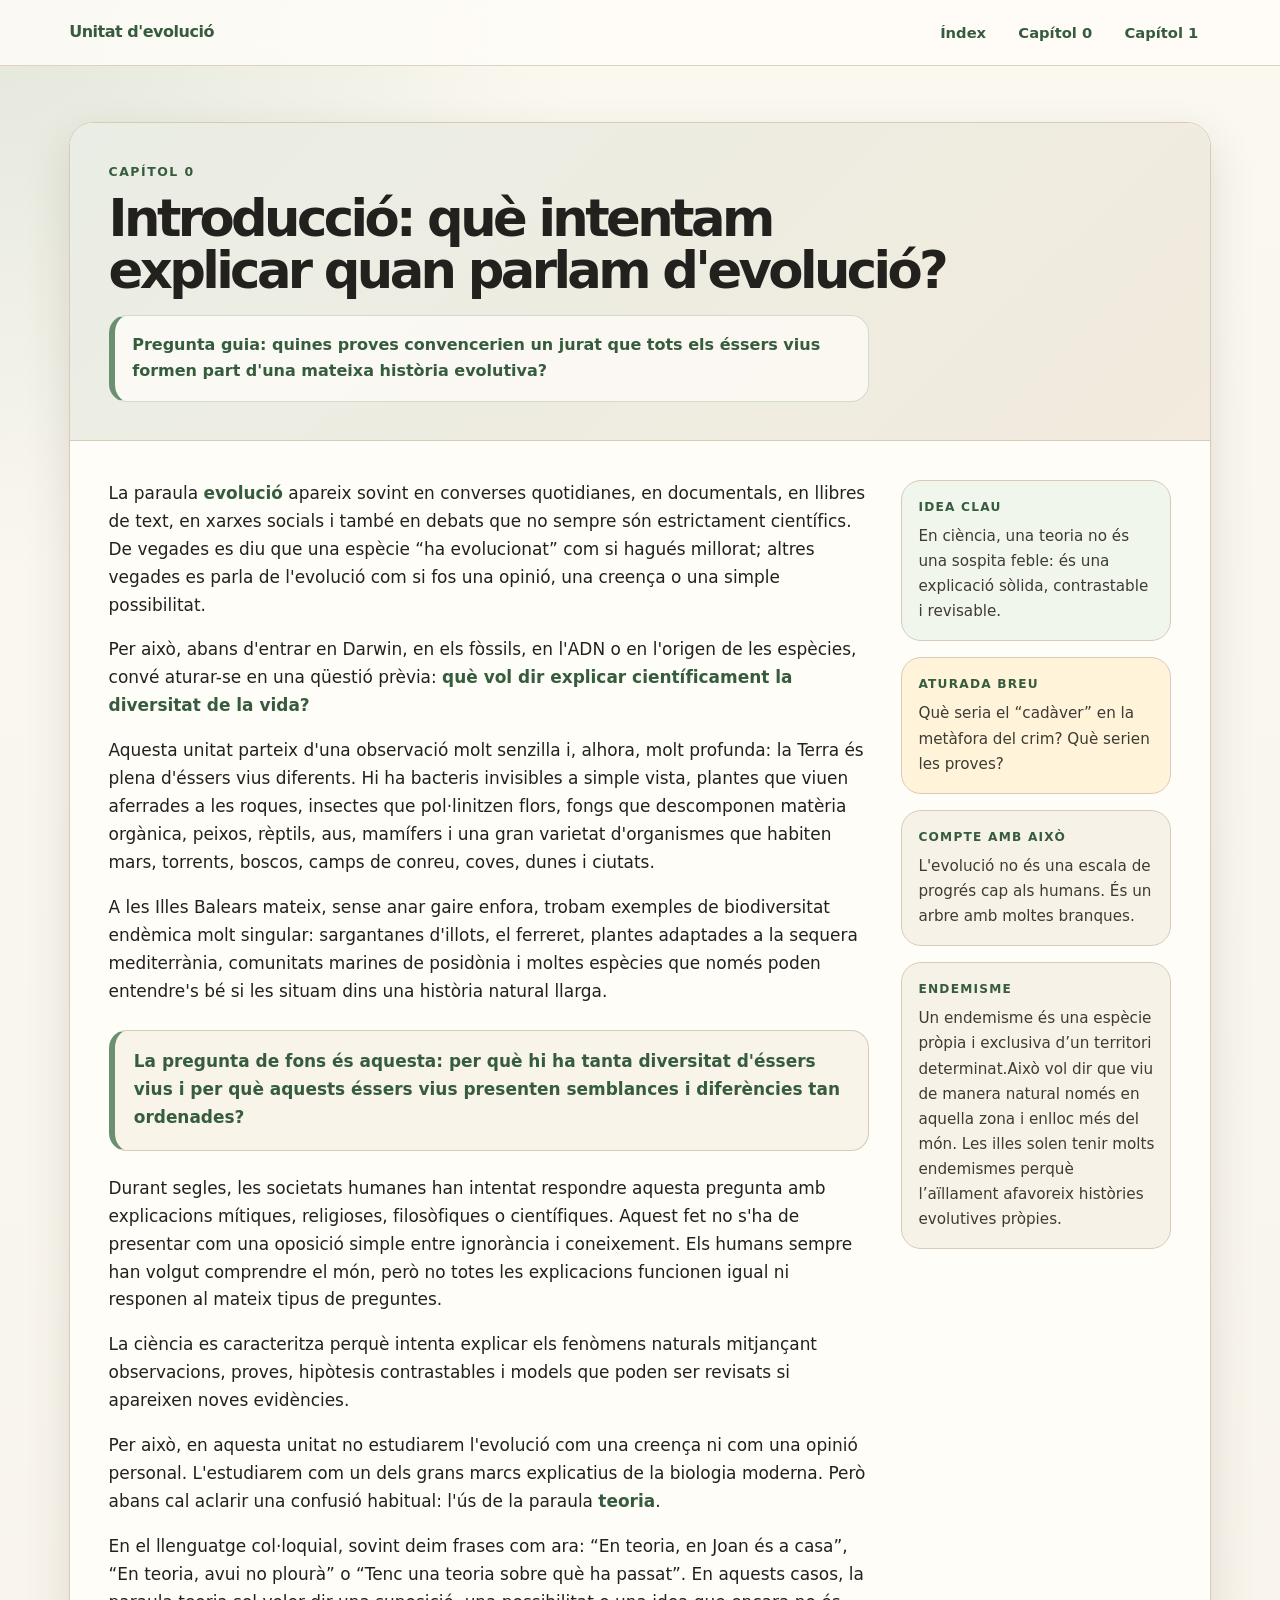
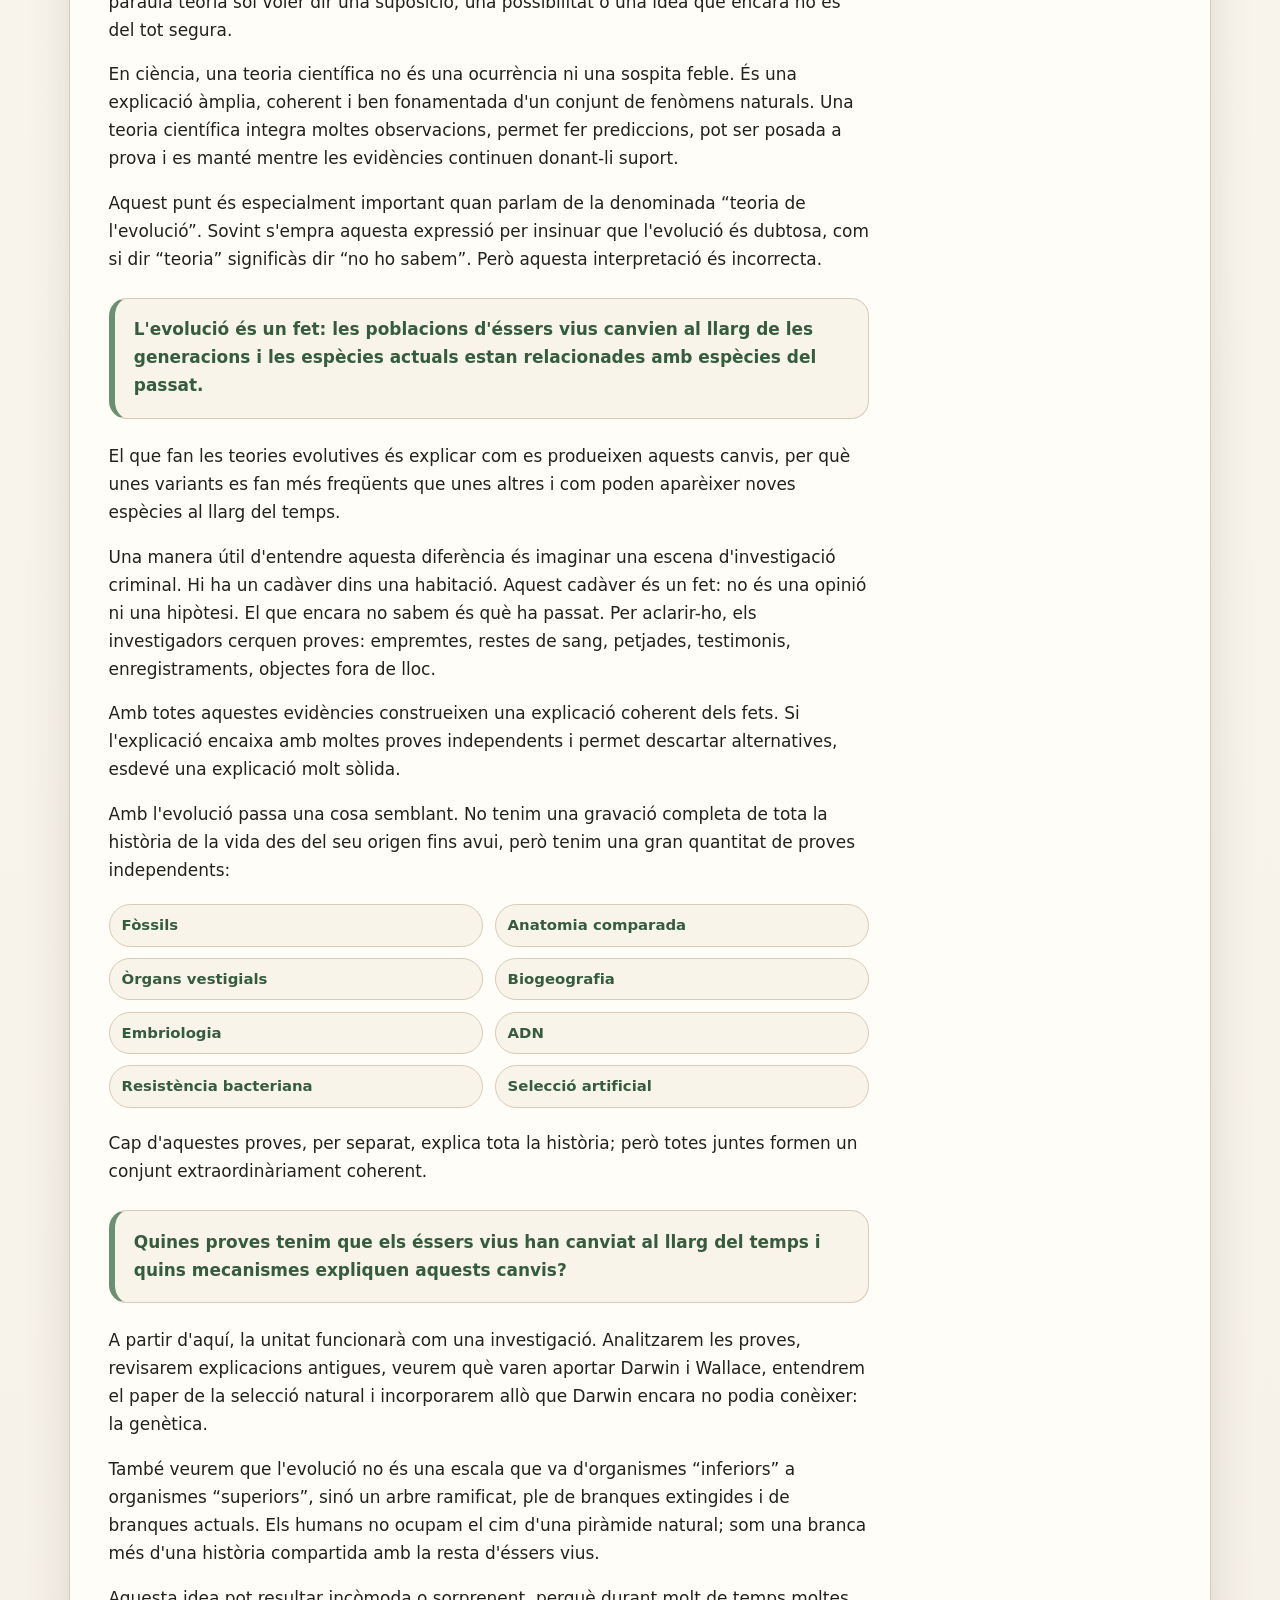
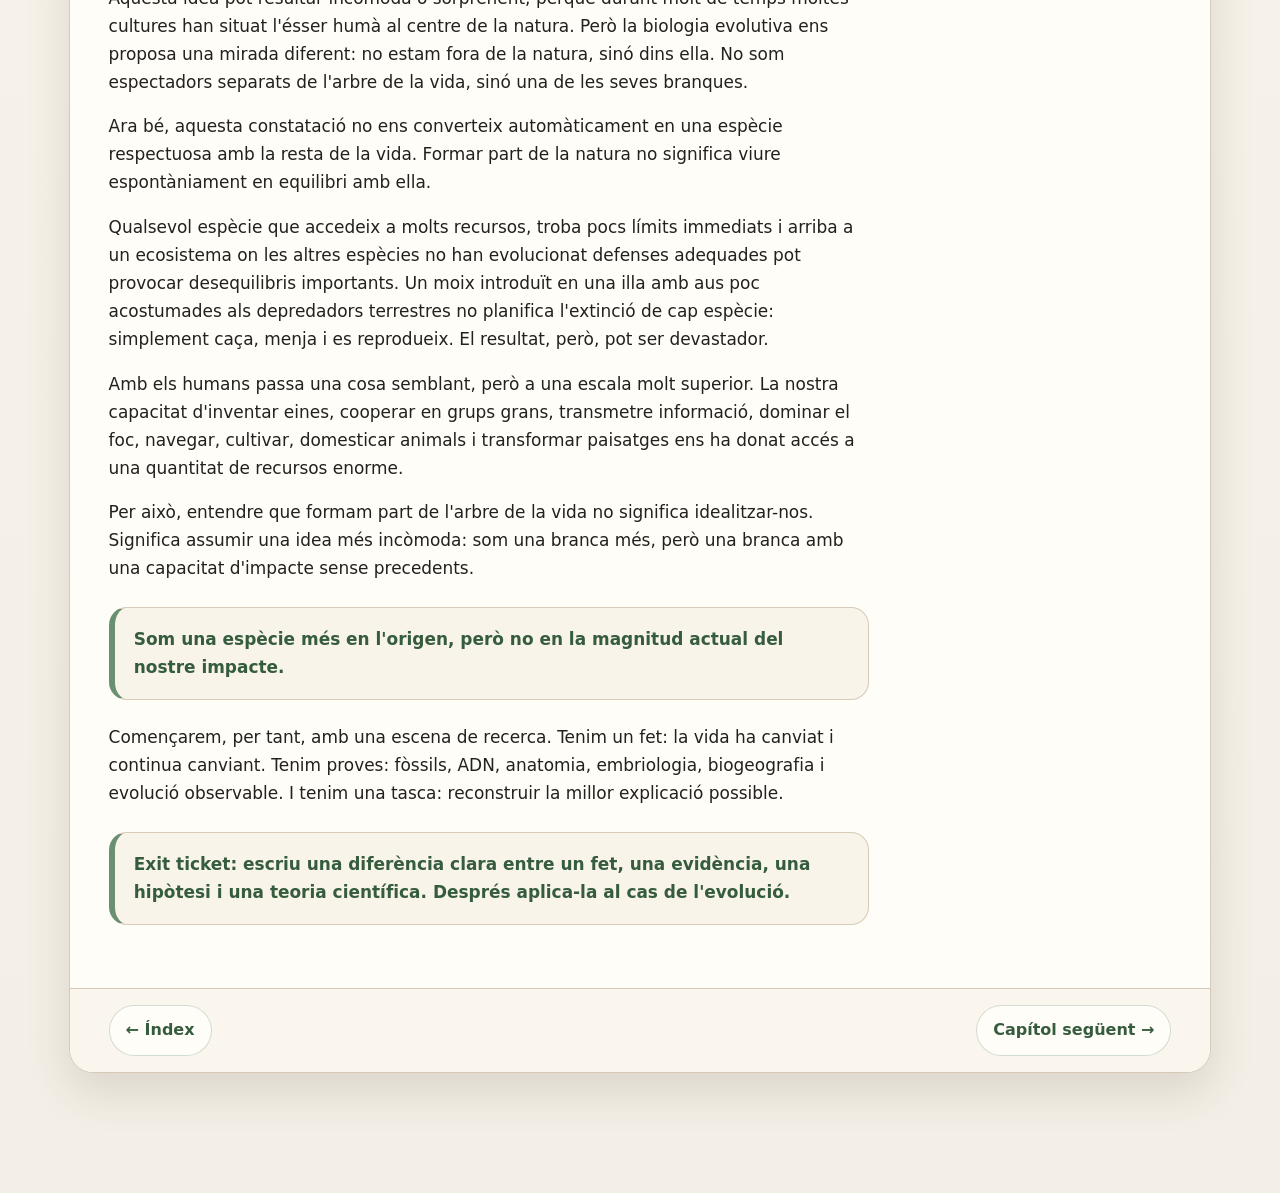
==== capitol-00-introduccio.html @ 91f3eb3c "Clarify biodiversity examples with 'endemisme'" ====
<!DOCTYPE html>
<html lang="ca">
<head>
  <meta charset="UTF-8" />
  <meta name="viewport" content="width=device-width, initial-scale=1.0" />
  <title>Capítol 0 · Introducció</title>
  <link rel="stylesheet" href="estil.css" />
</head>
<body>
  <header class="topbar">
    <div class="topbar-inner">
      <div class="brand">Unitat d'evolució</div>
      <nav aria-label="Navegació principal">
        <a href="index.html">Índex</a>
        <a href="capitol-00-introduccio.html">Capítol 0</a>
        <a href="capitol-01-fixisme.html">Capítol 1</a>
      </nav>
    </div>
  </header>

  <main class="wrap">
    <article class="book-page">
      <header class="chapter-header">
        <p class="eyebrow">Capítol 0</p>
        <h1>Introducció: què intentam explicar quan parlam d'evolució?</h1>
        <div class="guide-question">Pregunta guia: quines proves convencerien un jurat que tots els éssers vius formen part d'una mateixa història evolutiva?</div>
      </header>

      <div class="content">
        <section class="main-text">
          <p>La paraula <strong>evolució</strong> apareix sovint en converses quotidianes, en documentals, en llibres de text, en xarxes socials i també en debats que no sempre són estrictament científics. De vegades es diu que una espècie “ha evolucionat” com si hagués millorat; altres vegades es parla de l'evolució com si fos una opinió, una creença o una simple possibilitat.</p>

          <p>Per això, abans d'entrar en Darwin, en els fòssils, en l'ADN o en l'origen de les espècies, convé aturar-se en una qüestió prèvia: <strong>què vol dir explicar científicament la diversitat de la vida?</strong></p>

          <p>Aquesta unitat parteix d'una observació molt senzilla i, alhora, molt profunda: la Terra és plena d'éssers vius diferents. Hi ha bacteris invisibles a simple vista, plantes que viuen aferrades a les roques, insectes que pol·linitzen flors, fongs que descomponen matèria orgànica, peixos, rèptils, aus, mamífers i una gran varietat d'organismes que habiten mars, torrents, boscos, camps de conreu, coves, dunes i ciutats.</p>

          <p>A les Illes Balears mateix, sense anar gaire enfora, trobam exemples de biodiversitat endèmica molt singular: sargantanes  d'illots, el ferreret, plantes adaptades a la sequera mediterrània, comunitats marines de posidònia i moltes espècies que només poden entendre's bé si les situam dins una història natural llarga.</p>

          <div class="callout">
            <p>La pregunta de fons és aquesta: per què hi ha tanta diversitat d'éssers vius i per què aquests éssers vius presenten semblances i diferències tan ordenades?</p>
          </div>

          <p>Durant segles, les societats humanes han intentat respondre aquesta pregunta amb explicacions mítiques, religioses, filosòfiques o científiques. Aquest fet no s'ha de presentar com una oposició simple entre ignorància i coneixement. Els humans sempre han volgut comprendre el món, però no totes les explicacions funcionen igual ni responen al mateix tipus de preguntes.</p>

          <p>La ciència es caracteritza perquè intenta explicar els fenòmens naturals mitjançant observacions, proves, hipòtesis contrastables i models que poden ser revisats si apareixen noves evidències.</p>

          <p>Per això, en aquesta unitat no estudiarem l'evolució com una creença ni com una opinió personal. L'estudiarem com un dels grans marcs explicatius de la biologia moderna. Però abans cal aclarir una confusió habitual: l'ús de la paraula <strong>teoria</strong>.</p>

          <p>En el llenguatge col·loquial, sovint deim frases com ara: “En teoria, en Joan és a casa”, “En teoria, avui no plourà” o “Tenc una teoria sobre què ha passat”. En aquests casos, la paraula teoria sol voler dir una suposició, una possibilitat o una idea que encara no és del tot segura.</p>

          <p>En ciència, una teoria científica no és una ocurrència ni una sospita feble. És una explicació àmplia, coherent i ben fonamentada d'un conjunt de fenòmens naturals. Una teoria científica integra moltes observacions, permet fer prediccions, pot ser posada a prova i es manté mentre les evidències continuen donant-li suport.</p>

          <p>Aquest punt és especialment important quan parlam de la denominada “teoria de l'evolució”. Sovint s'empra aquesta expressió per insinuar que l'evolució és dubtosa, com si dir “teoria” significàs dir “no ho sabem”. Però aquesta interpretació és incorrecta.</p>

          <div class="callout">
            <p>L'evolució és un fet: les poblacions d'éssers vius canvien al llarg de les generacions i les espècies actuals estan relacionades amb espècies del passat.</p>
          </div>

          <p>El que fan les teories evolutives és explicar com es produeixen aquests canvis, per què unes variants es fan més freqüents que unes altres i com poden aparèixer noves espècies al llarg del temps.</p>

          <p>Una manera útil d'entendre aquesta diferència és imaginar una escena d'investigació criminal. Hi ha un cadàver dins una habitació. Aquest cadàver és un fet: no és una opinió ni una hipòtesi. El que encara no sabem és què ha passat. Per aclarir-ho, els investigadors cerquen proves: empremtes, restes de sang, petjades, testimonis, enregistraments, objectes fora de lloc.</p>

          <p>Amb totes aquestes evidències construeixen una explicació coherent dels fets. Si l'explicació encaixa amb moltes proves independents i permet descartar alternatives, esdevé una explicació molt sòlida.</p>

          <p>Amb l'evolució passa una cosa semblant. No tenim una gravació completa de tota la història de la vida des del seu origen fins avui, però tenim una gran quantitat de proves independents:</p>

          <div class="evidence-list">
            <span class="pill">Fòssils</span>
            <span class="pill">Anatomia comparada</span>
            <span class="pill">Òrgans vestigials</span>
            <span class="pill">Biogeografia</span>
            <span class="pill">Embriologia</span>
            <span class="pill">ADN</span>
            <span class="pill">Resistència bacteriana</span>
            <span class="pill">Selecció artificial</span>
          </div>

          <p>Cap d'aquestes proves, per separat, explica tota la història; però totes juntes formen un conjunt extraordinàriament coherent.</p>

          <div class="callout">
            <p>Quines proves tenim que els éssers vius han canviat al llarg del temps i quins mecanismes expliquen aquests canvis?</p>
          </div>

          <p>A partir d'aquí, la unitat funcionarà com una investigació. Analitzarem les proves, revisarem explicacions antigues, veurem què varen aportar Darwin i Wallace, entendrem el paper de la selecció natural i incorporarem allò que Darwin encara no podia conèixer: la genètica.</p>

          <p>També veurem que l'evolució no és una escala que va d'organismes “inferiors” a organismes “superiors”, sinó un arbre ramificat, ple de branques extingides i de branques actuals. Els humans no ocupam el cim d'una piràmide natural; som una branca més d'una història compartida amb la resta d'éssers vius.</p>

          <p>Aquesta idea pot resultar incòmoda o sorprenent, perquè durant molt de temps moltes cultures han situat l'ésser humà al centre de la natura. Però la biologia evolutiva ens proposa una mirada diferent: no estam fora de la natura, sinó dins ella. No som espectadors separats de l'arbre de la vida, sinó una de les seves branques.</p>

          <p>Ara bé, aquesta constatació no ens converteix automàticament en una espècie respectuosa amb la resta de la vida. Formar part de la natura no significa viure espontàniament en equilibri amb ella.</p>

          <p>Qualsevol espècie que accedeix a molts recursos, troba pocs límits immediats i arriba a un ecosistema on les altres espècies no han evolucionat defenses adequades pot provocar desequilibris importants. Un moix introduït en una illa amb aus poc acostumades als depredadors terrestres no planifica l'extinció de cap espècie: simplement caça, menja i es reprodueix. El resultat, però, pot ser devastador.</p>

          <p>Amb els humans passa una cosa semblant, però a una escala molt superior. La nostra capacitat d'inventar eines, cooperar en grups grans, transmetre informació, dominar el foc, navegar, cultivar, domesticar animals i transformar paisatges ens ha donat accés a una quantitat de recursos enorme.</p>

          <p>Per això, entendre que formam part de l'arbre de la vida no significa idealitzar-nos. Significa assumir una idea més incòmoda: som una branca més, però una branca amb una capacitat d'impacte sense precedents.</p>

          <div class="callout">
            <p>Som una espècie més en l'origen, però no en la magnitud actual del nostre impacte.</p>
          </div>

          <p>Començarem, per tant, amb una escena de recerca. Tenim un fet: la vida ha canviat i continua canviant. Tenim proves: fòssils, ADN, anatomia, embriologia, biogeografia i evolució observable. I tenim una tasca: reconstruir la millor explicació possible.</p>

          <section class="callout">
            <p>Exit ticket: escriu una diferència clara entre un fet, una evidència, una hipòtesi i una teoria científica. Després aplica-la al cas de l'evolució.</p>
          </section>
        </section>

        <aside class="side" aria-label="Notes del capítol">
          <div class="note-box">
            <span class="box-label">Idea clau</span>
            <p>En ciència, una teoria no és una sospita feble: és una explicació sòlida, contrastable i revisable.</p>
          </div>

          <div class="activity-box">
            <span class="box-label">Aturada breu</span>
            <p>Què seria el “cadàver” en la metàfora del crim? Què serien les proves?</p>
          </div>

          <div class="concept-box">
            <span class="box-label">Compte amb això</span>
            <p>L'evolució no és una escala de progrés cap als humans. És un arbre amb moltes branques.</p>
          </div>
          <div class="concept-box">
            <span class="box-label">Endemisme</span>
            <p>Un endemisme és una espècie pròpia i exclusiva d’un territori determinat.Això vol dir que viu de manera natural només en aquella zona i enlloc més del món. Les illes solen tenir molts endemismes perquè l’aïllament afavoreix històries evolutives pròpies.</p>
          </div>
        </aside>
      </div>

      <nav class="chapter-nav" aria-label="Navegació del capítol">
        <a href="index.html">← Índex</a>
        <a href="capitol-01-fixisme.html">Capítol següent →</a>
      </nav>
    </article>
  </main>
</body>
</html>
---- estil.css ----
:root {
  --bg: #f4efe6;
  --paper: #fffdf8;
  --ink: #23211d;
  --muted: #6f675c;
  --accent: #6b8f71;
  --accent-dark: #365c3e;
  --sand: #e7dcc8;
  --line: #d7cbb8;
  --note: #f1f6ed;
  --warning: #fff4d9;
  --shadow: 0 18px 45px rgba(60, 48, 34, 0.14);
  --radius: 24px;
}

* {
  box-sizing: border-box;
}

html {
  scroll-behavior: smooth;
}

body {
  margin: 0;
  font-family: system-ui, -apple-system, BlinkMacSystemFont, "Segoe UI", sans-serif;
  color: var(--ink);
  background:
    radial-gradient(circle at top left, rgba(107, 143, 113, 0.16), transparent 36rem),
    linear-gradient(180deg, #fbf8f0 0%, var(--bg) 100%);
  line-height: 1.65;
}

.topbar {
  position: sticky;
  top: 0;
  z-index: 10;
  backdrop-filter: blur(16px);
  background: rgba(255, 253, 248, 0.82);
  border-bottom: 1px solid rgba(215, 203, 184, 0.85);
}

.topbar-inner {
  max-width: 1180px;
  margin: 0 auto;
  padding: 0.8rem 1.2rem;
  display: flex;
  align-items: center;
  justify-content: space-between;
  gap: 1rem;
}

.brand {
  font-weight: 800;
  letter-spacing: -0.03em;
  color: var(--accent-dark);
}

.topbar nav {
  display: flex;
  gap: 0.45rem;
  flex-wrap: wrap;
  justify-content: flex-end;
}

.topbar a,
.btn {
  color: var(--accent-dark);
  text-decoration: none;
  font-weight: 700;
  font-size: 0.92rem;
  padding: 0.42rem 0.72rem;
  border-radius: 999px;
  border: 1px solid transparent;
}

.topbar a:hover,
.btn:hover {
  background: var(--note);
  border-color: rgba(107, 143, 113, 0.35);
}

.hero {
  max-width: 1180px;
  margin: 0 auto;
  padding: 4.5rem 1.2rem 2rem;
  display: grid;
  grid-template-columns: minmax(0, 1.1fr) minmax(280px, 0.9fr);
  gap: 2rem;
  align-items: center;
}

.hero-card {
  background: rgba(255, 253, 248, 0.88);
  border: 1px solid rgba(215, 203, 184, 0.9);
  box-shadow: var(--shadow);
  border-radius: var(--radius);
  padding: clamp(1.4rem, 3vw, 3rem);
}

.eyebrow {
  margin: 0 0 0.7rem;
  color: var(--accent-dark);
  font-weight: 800;
  text-transform: uppercase;
  letter-spacing: 0.12em;
  font-size: 0.78rem;
}

h1 {
  margin: 0;
  font-size: clamp(2.4rem, 6vw, 5.4rem);
  line-height: 0.95;
  letter-spacing: -0.075em;
}

.subtitle {
  font-size: clamp(1.05rem, 2vw, 1.35rem);
  color: var(--muted);
  max-width: 62ch;
  margin: 1.25rem 0 0;
}

.hero-visual {
  min-height: 390px;
  border-radius: var(--radius);
  background:
    linear-gradient(180deg, rgba(255,255,255,0.28), rgba(0,0,0,0.04)),
    radial-gradient(circle at 50% 30%, #f8f1dc, #d4dfca 45%, #789979 100%);
  box-shadow: var(--shadow);
  border: 1px solid rgba(255, 255, 255, 0.6);
  position: relative;
  overflow: hidden;
}

.branch {
  position: absolute;
  left: 50%;
  bottom: 0;
  width: 8px;
  height: 82%;
  background: rgba(54, 92, 62, 0.75);
  border-radius: 999px;
  transform: translateX(-50%);
}

.twig {
  position: absolute;
  width: 42%;
  height: 8px;
  background: rgba(54, 92, 62, 0.72);
  border-radius: 999px;
  transform-origin: left center;
}

.twig.t1 { left: 50%; bottom: 52%; transform: rotate(-28deg); }
.twig.t2 { left: 50%; bottom: 66%; transform: rotate(25deg); }
.twig.t3 { left: 50%; bottom: 38%; transform: rotate(24deg); width: 36%; }
.twig.t4 { left: 50%; bottom: 78%; transform: rotate(-34deg); width: 34%; }

.leaf {
  position: absolute;
  width: 64px;
  height: 38px;
  background: rgba(255, 253, 248, 0.8);
  border: 1px solid rgba(54, 92, 62, 0.25);
  border-radius: 100% 0 100% 0;
  transform: rotate(-16deg);
}

.leaf.l1 { left: 18%; top: 21%; }
.leaf.l2 { right: 19%; top: 29%; transform: rotate(22deg); }
.leaf.l3 { left: 23%; top: 50%; transform: rotate(-30deg); }
.leaf.l4 { right: 24%; top: 58%; transform: rotate(30deg); }
.leaf.l5 { left: 42%; top: 12%; transform: rotate(-8deg); }

.visual-caption {
  position: absolute;
  left: 1.2rem;
  right: 1.2rem;
  bottom: 1.2rem;
  background: rgba(255, 253, 248, 0.82);
  border: 1px solid rgba(215, 203, 184, 0.9);
  border-radius: 18px;
  padding: 0.9rem 1rem;
  color: var(--accent-dark);
  font-weight: 800;
}

.wrap {
  max-width: 1180px;
  margin: 0 auto;
  padding: 1rem 1.2rem 5rem;
}

.section-title {
  display: flex;
  align-items: end;
  justify-content: space-between;
  gap: 1rem;
  margin: 3rem 0 1rem;
  border-bottom: 1px solid var(--line);
  padding-bottom: 0.7rem;
}

.section-title h2 {
  margin: 0;
  font-size: clamp(1.8rem, 3vw, 2.7rem);
  letter-spacing: -0.05em;
  line-height: 1;
}

.chapter-grid {
  display: grid;
  grid-template-columns: repeat(3, minmax(0, 1fr));
  gap: 1rem;
}

.chapter-card {
  background: var(--paper);
  border: 1px solid var(--line);
  border-radius: 20px;
  padding: 1rem;
  text-decoration: none;
  color: inherit;
  min-height: 154px;
  display: flex;
  flex-direction: column;
  justify-content: space-between;
  transition: transform 160ms ease, box-shadow 160ms ease;
}

.chapter-card:hover {
  transform: translateY(-3px);
  box-shadow: 0 12px 28px rgba(60, 48, 34, 0.12);
}

.chapter-number {
  font-size: 0.8rem;
  font-weight: 900;
  color: var(--accent-dark);
  letter-spacing: 0.08em;
  text-transform: uppercase;
}

.chapter-card h3 {
  margin: 0.45rem 0;
  font-size: 1.25rem;
  line-height: 1.15;
  letter-spacing: -0.03em;
}

.chapter-card p {
  margin: 0;
  color: var(--muted);
  font-size: 0.95rem;
}

.book-page {
  background: var(--paper);
  border: 1px solid var(--line);
  border-radius: var(--radius);
  box-shadow: var(--shadow);
  overflow: hidden;
  margin: 2.5rem auto;
  max-width: 1180px;
}

.chapter-header {
  padding: clamp(1.4rem, 3vw, 3rem);
  background:
    linear-gradient(135deg, rgba(107, 143, 113, 0.14), rgba(231, 220, 200, 0.55)),
    var(--paper);
  border-bottom: 1px solid var(--line);
}

.chapter-header h1,
.chapter-header h2 {
  margin: 0;
  max-width: 850px;
  font-size: clamp(2rem, 4vw, 4rem);
  line-height: 1;
  letter-spacing: -0.07em;
}

.guide-question {
  margin-top: 1.2rem;
  max-width: 760px;
  background: rgba(255, 253, 248, 0.75);
  border: 1px solid rgba(107, 143, 113, 0.28);
  border-left: 6px solid var(--accent);
  border-radius: 18px;
  padding: 1rem 1.1rem;
  font-weight: 750;
  color: var(--accent-dark);
}

.content {
  display: grid;
  grid-template-columns: minmax(0, 1fr) 270px;
  gap: 2rem;
  padding: clamp(1.4rem, 3vw, 3rem);
}

.main-text {
  max-width: 78ch;
  font-size: 1.06rem;
}

.main-text p {
  margin: 0 0 1.05rem;
}

.main-text strong {
  color: var(--accent-dark);
}

.side {
  position: sticky;
  top: 84px;
  align-self: start;
  display: grid;
  gap: 1rem;
}

.note-box,
.activity-box,
.concept-box {
  border-radius: 20px;
  padding: 1rem;
  border: 1px solid var(--line);
}

.note-box {
  background: var(--note);
}

.activity-box {
  background: var(--warning);
}

.concept-box {
  background: #f7f2e8;
}

.box-label {
  display: block;
  font-size: 0.76rem;
  font-weight: 900;
  text-transform: uppercase;
  letter-spacing: 0.1em;
  color: var(--accent-dark);
  margin-bottom: 0.45rem;
}

.note-box p,
.activity-box p,
.concept-box p {
  margin: 0;
  font-size: 0.95rem;
  color: #3e3a34;
}

.callout {
  margin: 1.5rem 0;
  padding: 1.1rem 1.2rem;
  background: #f8f4ea;
  border: 1px solid var(--line);
  border-left: 6px solid var(--accent);
  border-radius: 18px;
}

.callout p {
  margin: 0;
  font-weight: 750;
  color: var(--accent-dark);
}

.evidence-list {
  display: grid;
  grid-template-columns: repeat(2, minmax(0, 1fr));
  gap: 0.7rem;
  margin: 1.2rem 0 1.4rem;
}

.pill {
  background: #f8f4ea;
  border: 1px solid var(--line);
  border-radius: 999px;
  padding: 0.5rem 0.75rem;
  font-weight: 700;
  color: var(--accent-dark);
  font-size: 0.93rem;
}

.chapter-nav {
  display: flex;
  justify-content: space-between;
  gap: 1rem;
  border-top: 1px solid var(--line);
  padding: 1rem clamp(1.4rem, 3vw, 3rem);
  background: #faf6ed;
}

.chapter-nav a {
  color: var(--accent-dark);
  text-decoration: none;
  font-weight: 900;
  border: 1px solid rgba(107, 143, 113, 0.3);
  background: var(--paper);
  padding: 0.7rem 1rem;
  border-radius: 999px;
}

footer {
  margin: 4rem 0 0;
  color: var(--muted);
  text-align: center;
  font-size: 0.9rem;
}

@media (max-width: 900px) {
  .hero,
  .content {
    grid-template-columns: 1fr;
  }

  .hero-visual {
    min-height: 280px;
  }

  .chapter-grid {
    grid-template-columns: repeat(2, minmax(0, 1fr));
  }

  .side {
    position: static;
    grid-template-columns: repeat(3, minmax(0, 1fr));
  }
}

@media (max-width: 620px) {
  .topbar-inner {
    align-items: flex-start;
    flex-direction: column;
  }

  .topbar nav {
    justify-content: flex-start;
  }

  .chapter-grid,
  .side,
  .evidence-list {
    grid-template-columns: 1fr;
  }

  .chapter-nav {
    flex-direction: column;
  }
}


.hero-visual img {
  width: 100%;
  height: 100%;
  object-fit: cover;
  display: block;
}
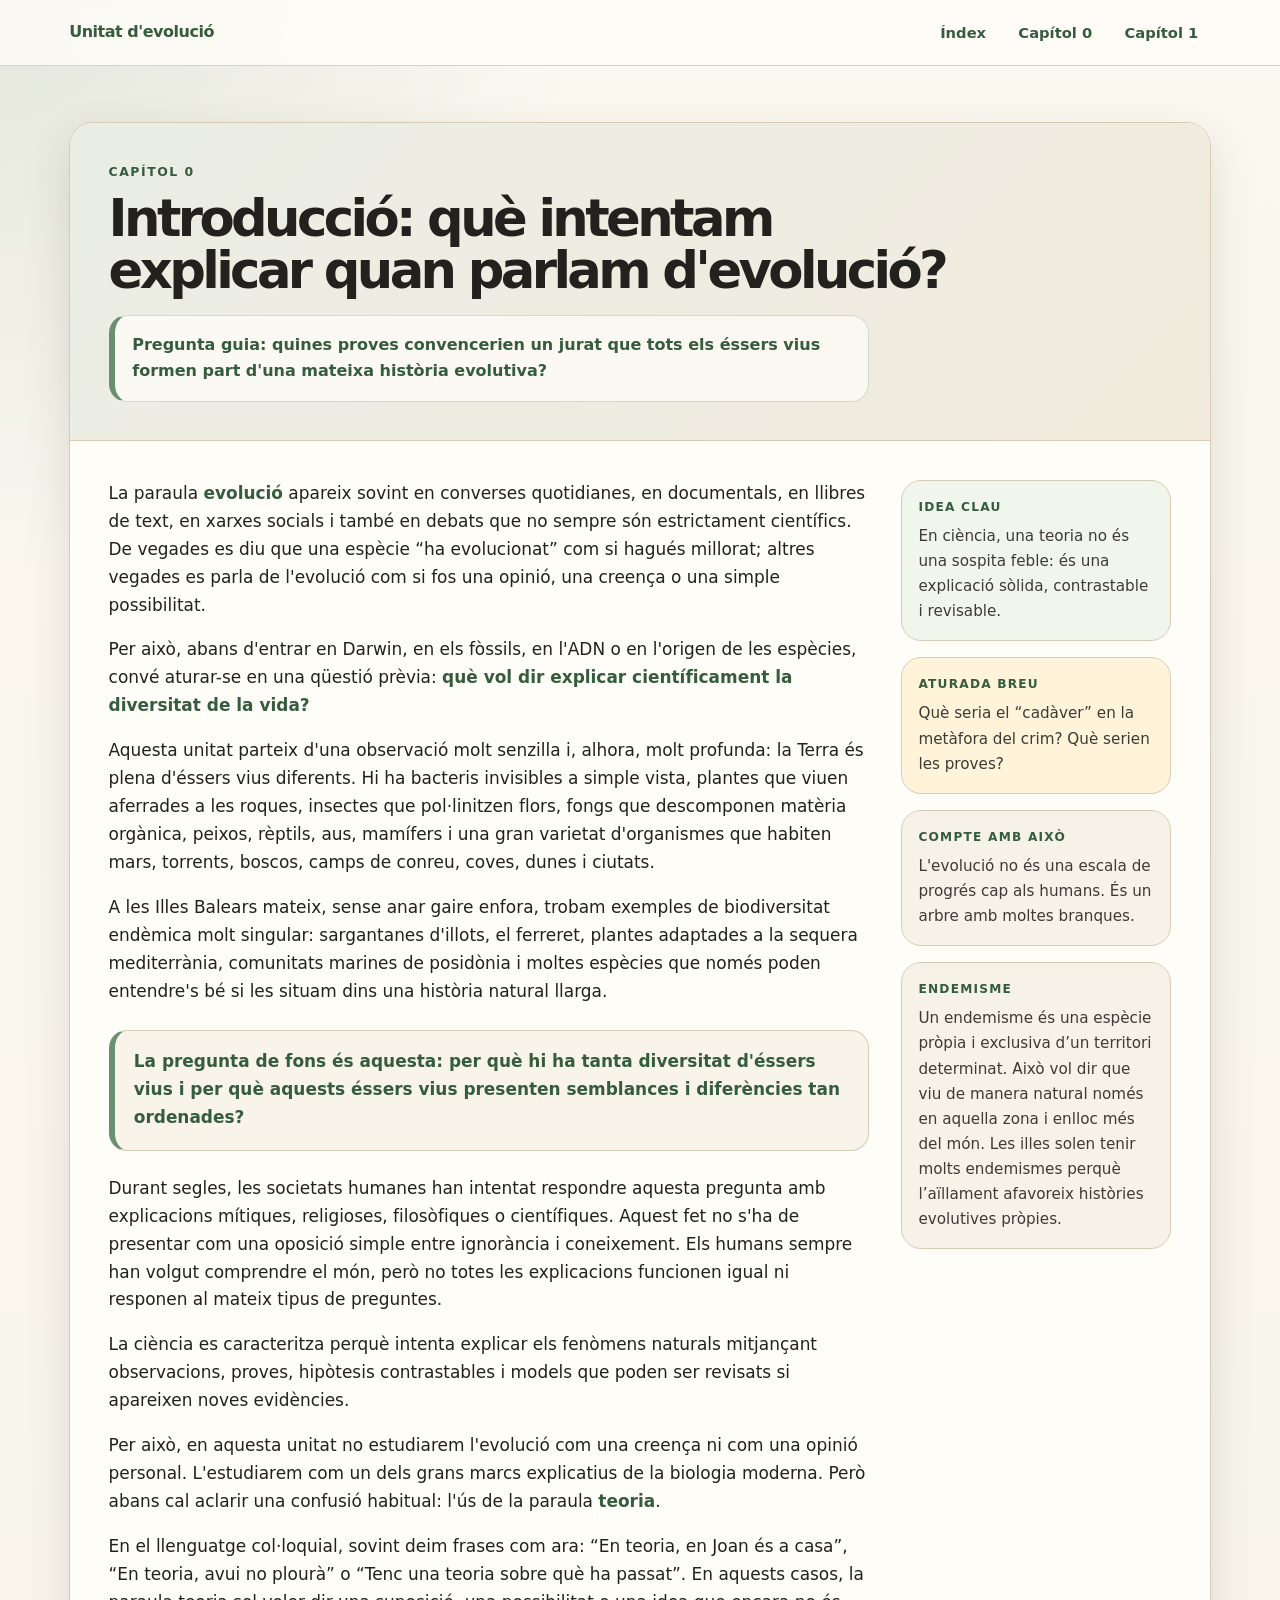
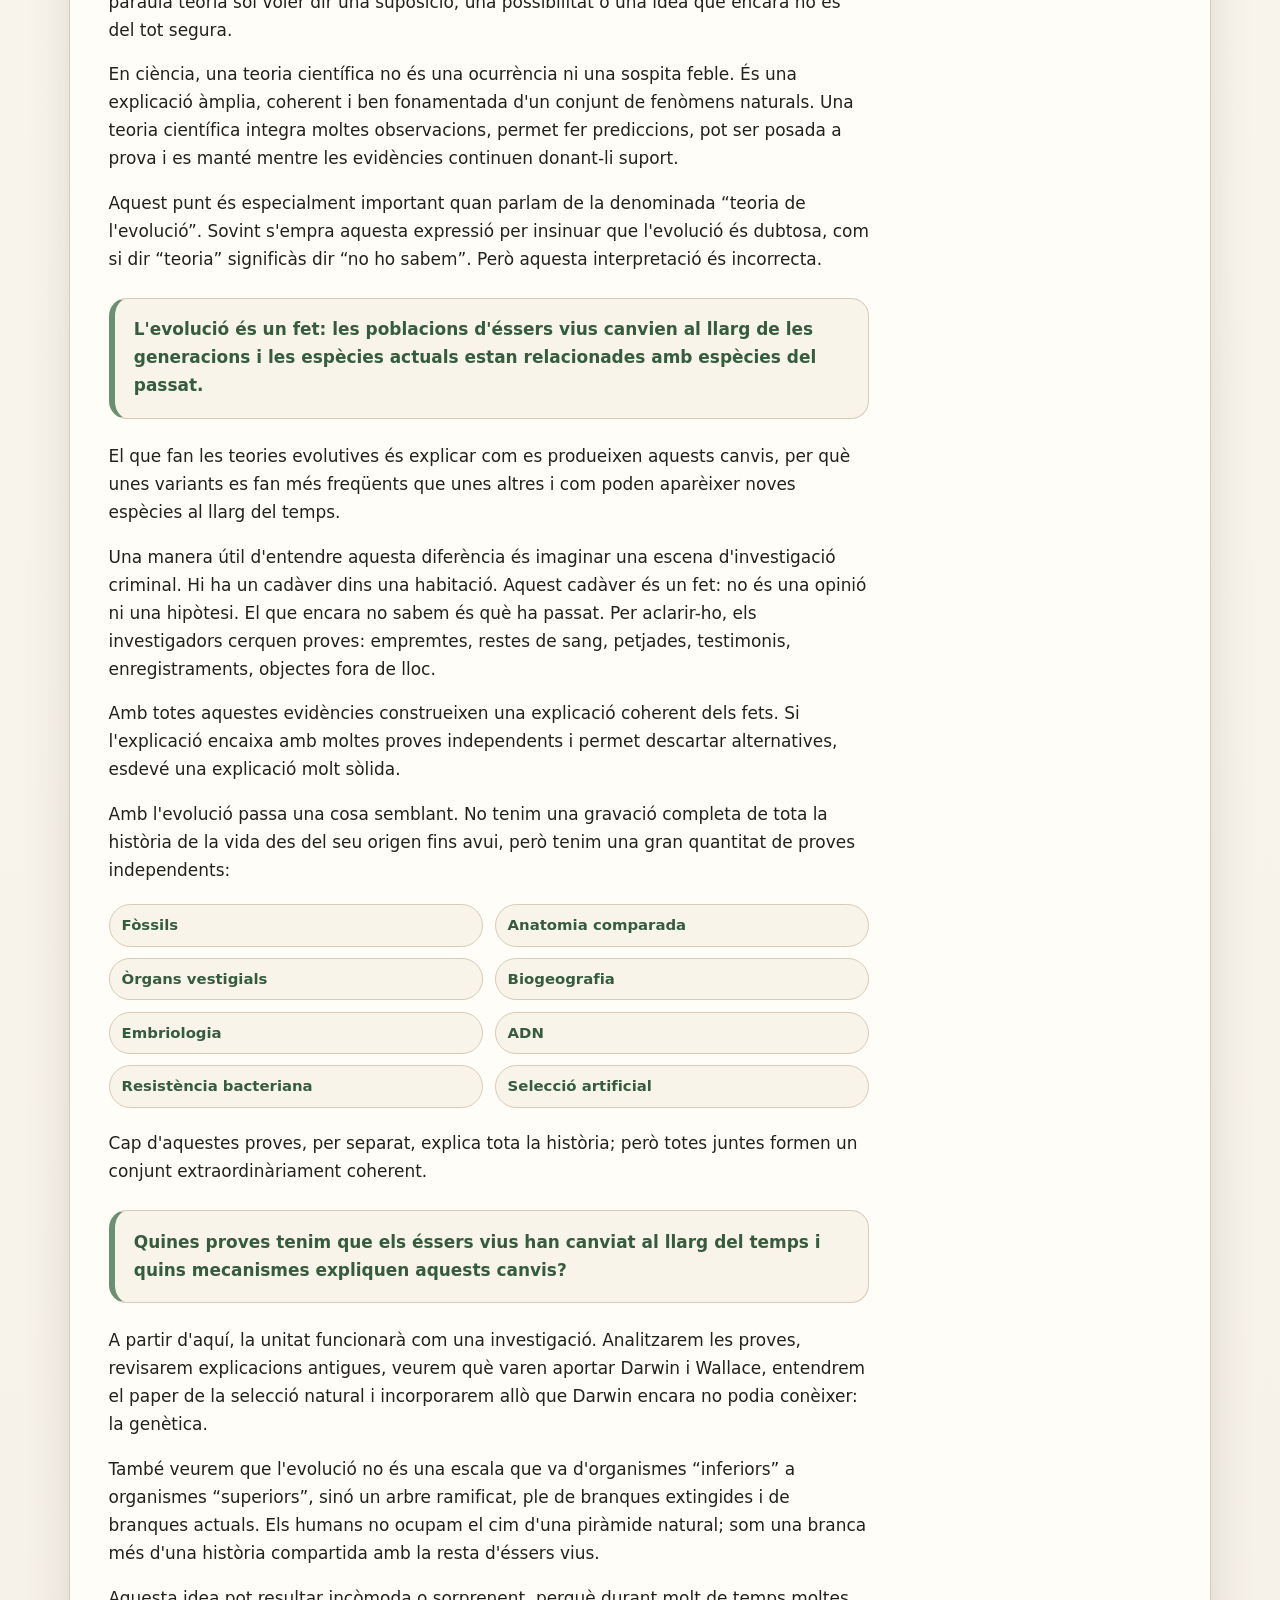
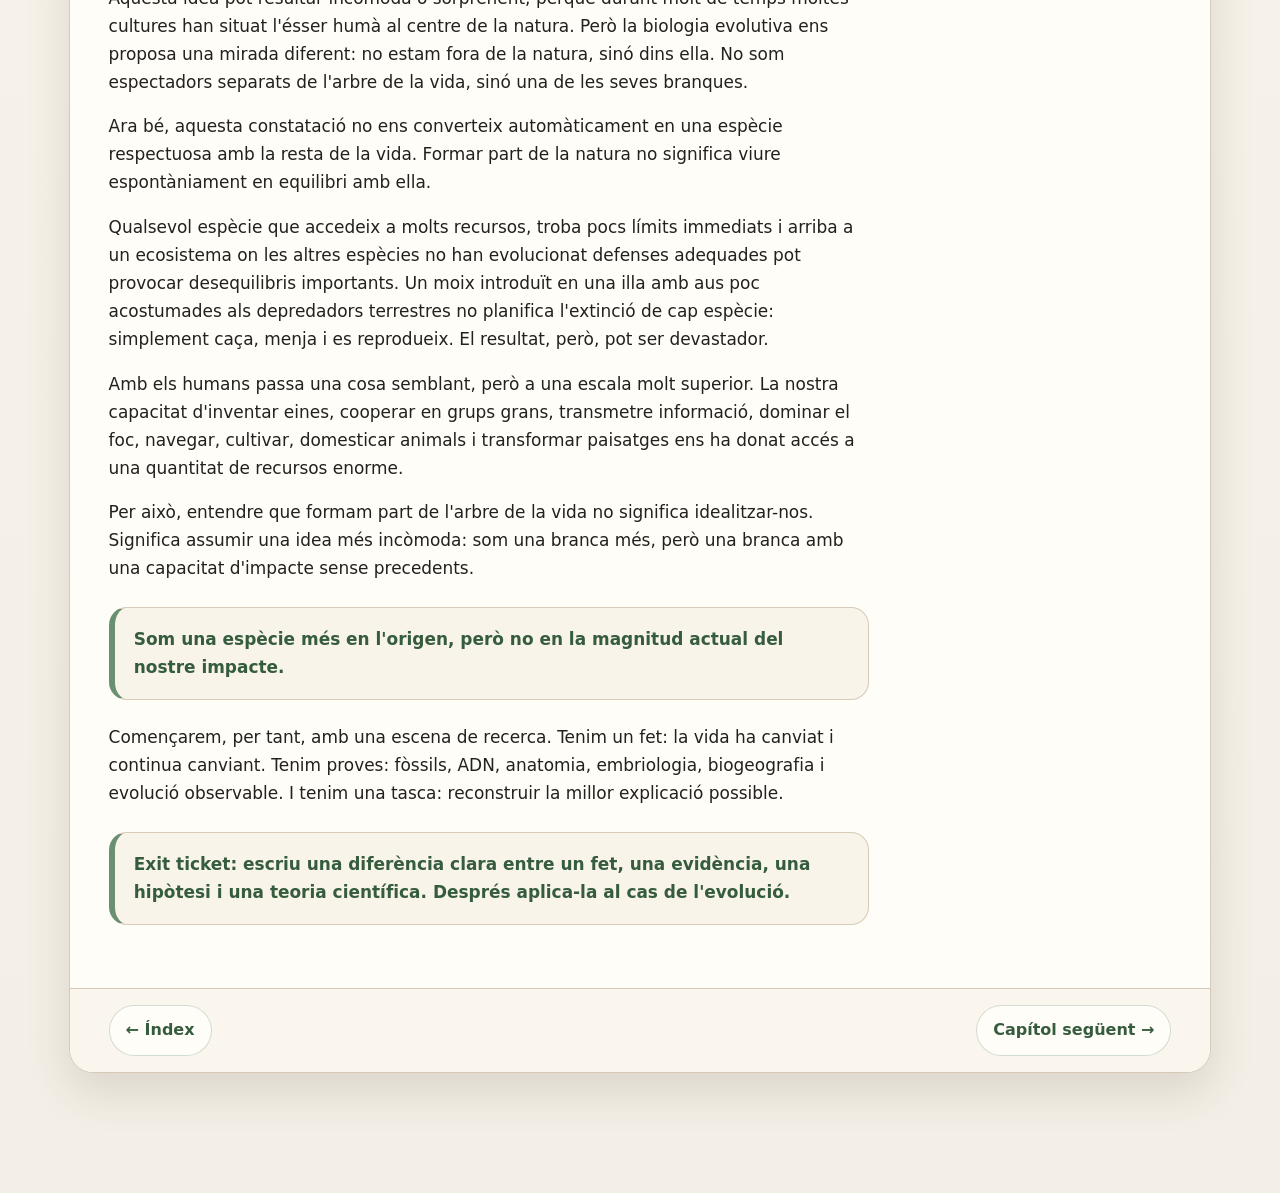
==== commit de94c0f9: "Update capitol-00-introduccio.html" ====
--- a/capitol-00-introduccio.html
+++ b/capitol-00-introduccio.html
@@ -123,7 +123,7 @@
           </div>
           <div class="concept-box">
             <span class="box-label">Endemisme</span>
-            <p>Un endemisme és una espècie pròpia i exclusiva d’un territori determinat.Això vol dir que viu de manera natural només en aquella zona i enlloc més del món. Les illes solen tenir molts endemismes perquè l’aïllament afavoreix històries evolutives pròpies.</p>
+            <p>Un endemisme és una espècie pròpia i exclusiva d’un territori determinat. Això vol dir que viu de manera natural només en aquella zona i enlloc més del món. Les illes solen tenir molts endemismes perquè l’aïllament afavoreix històries evolutives pròpies.</p>
           </div>
         </aside>
       </div>
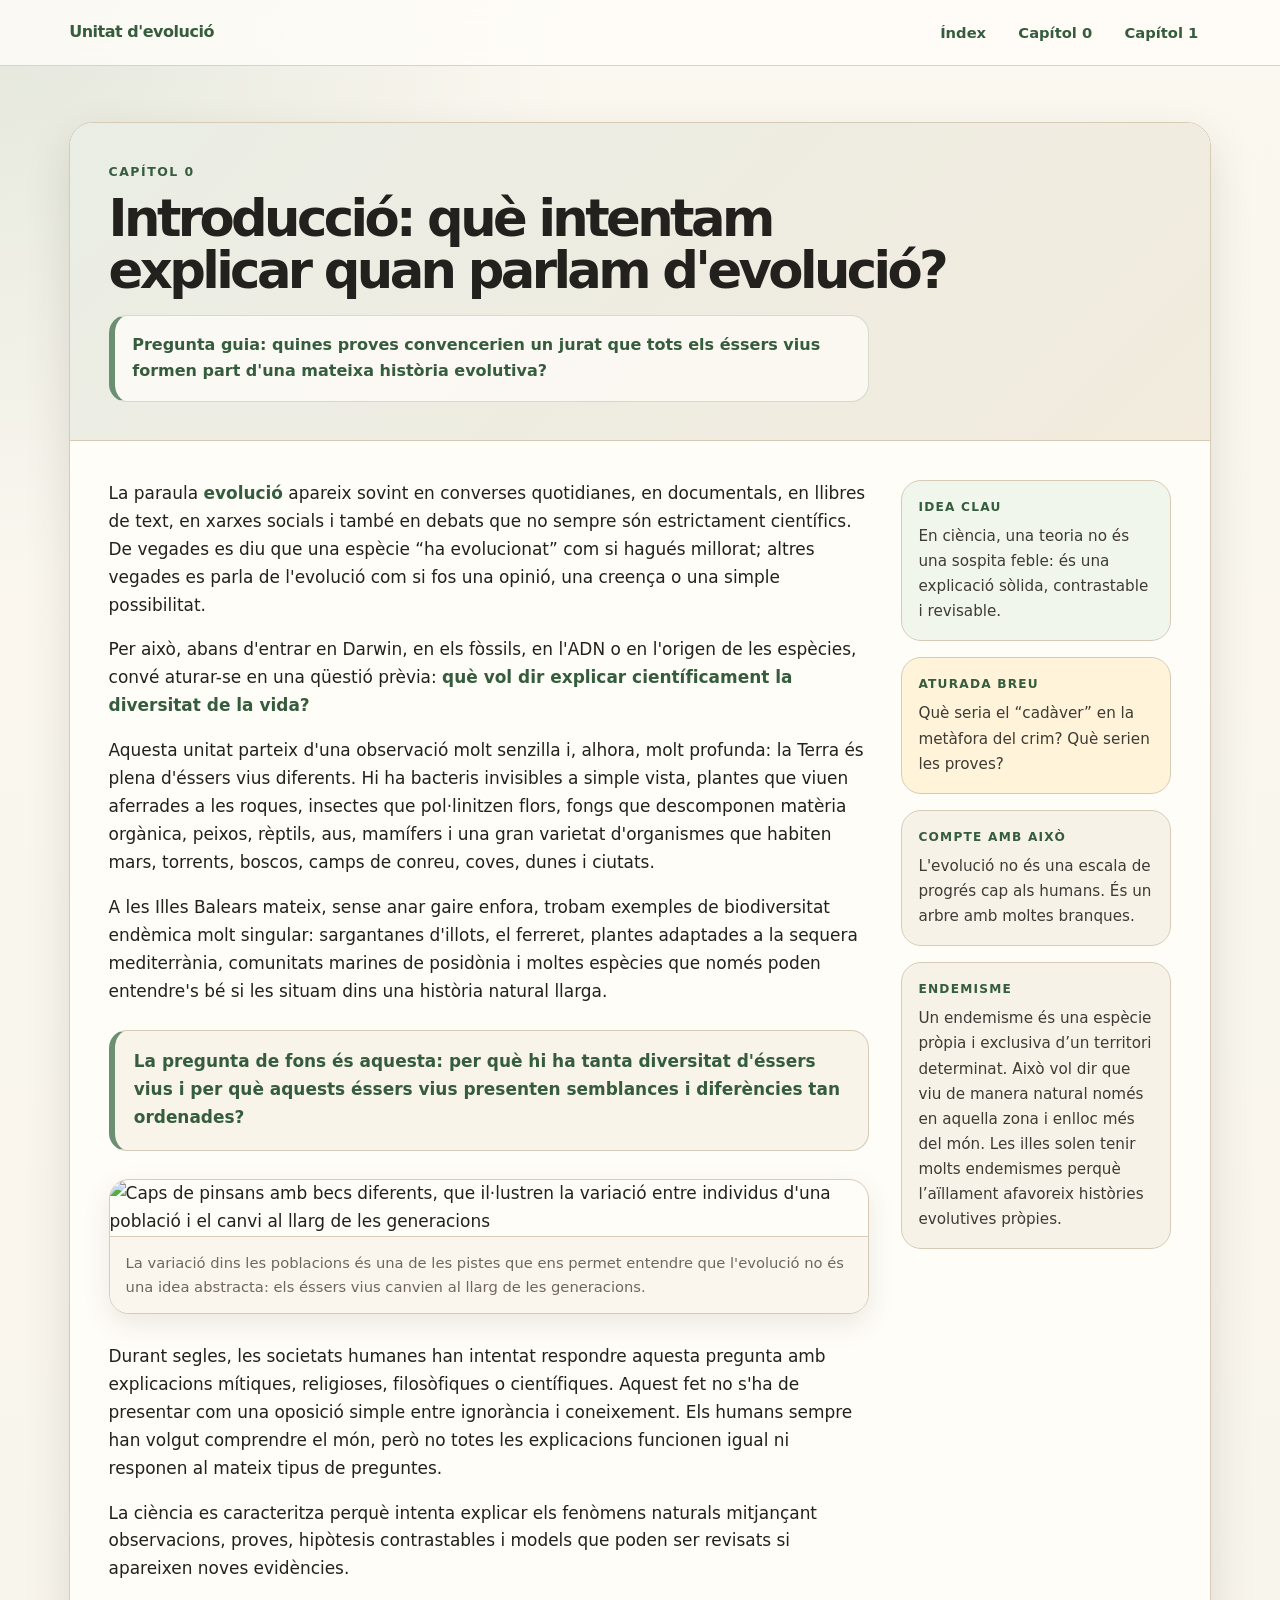
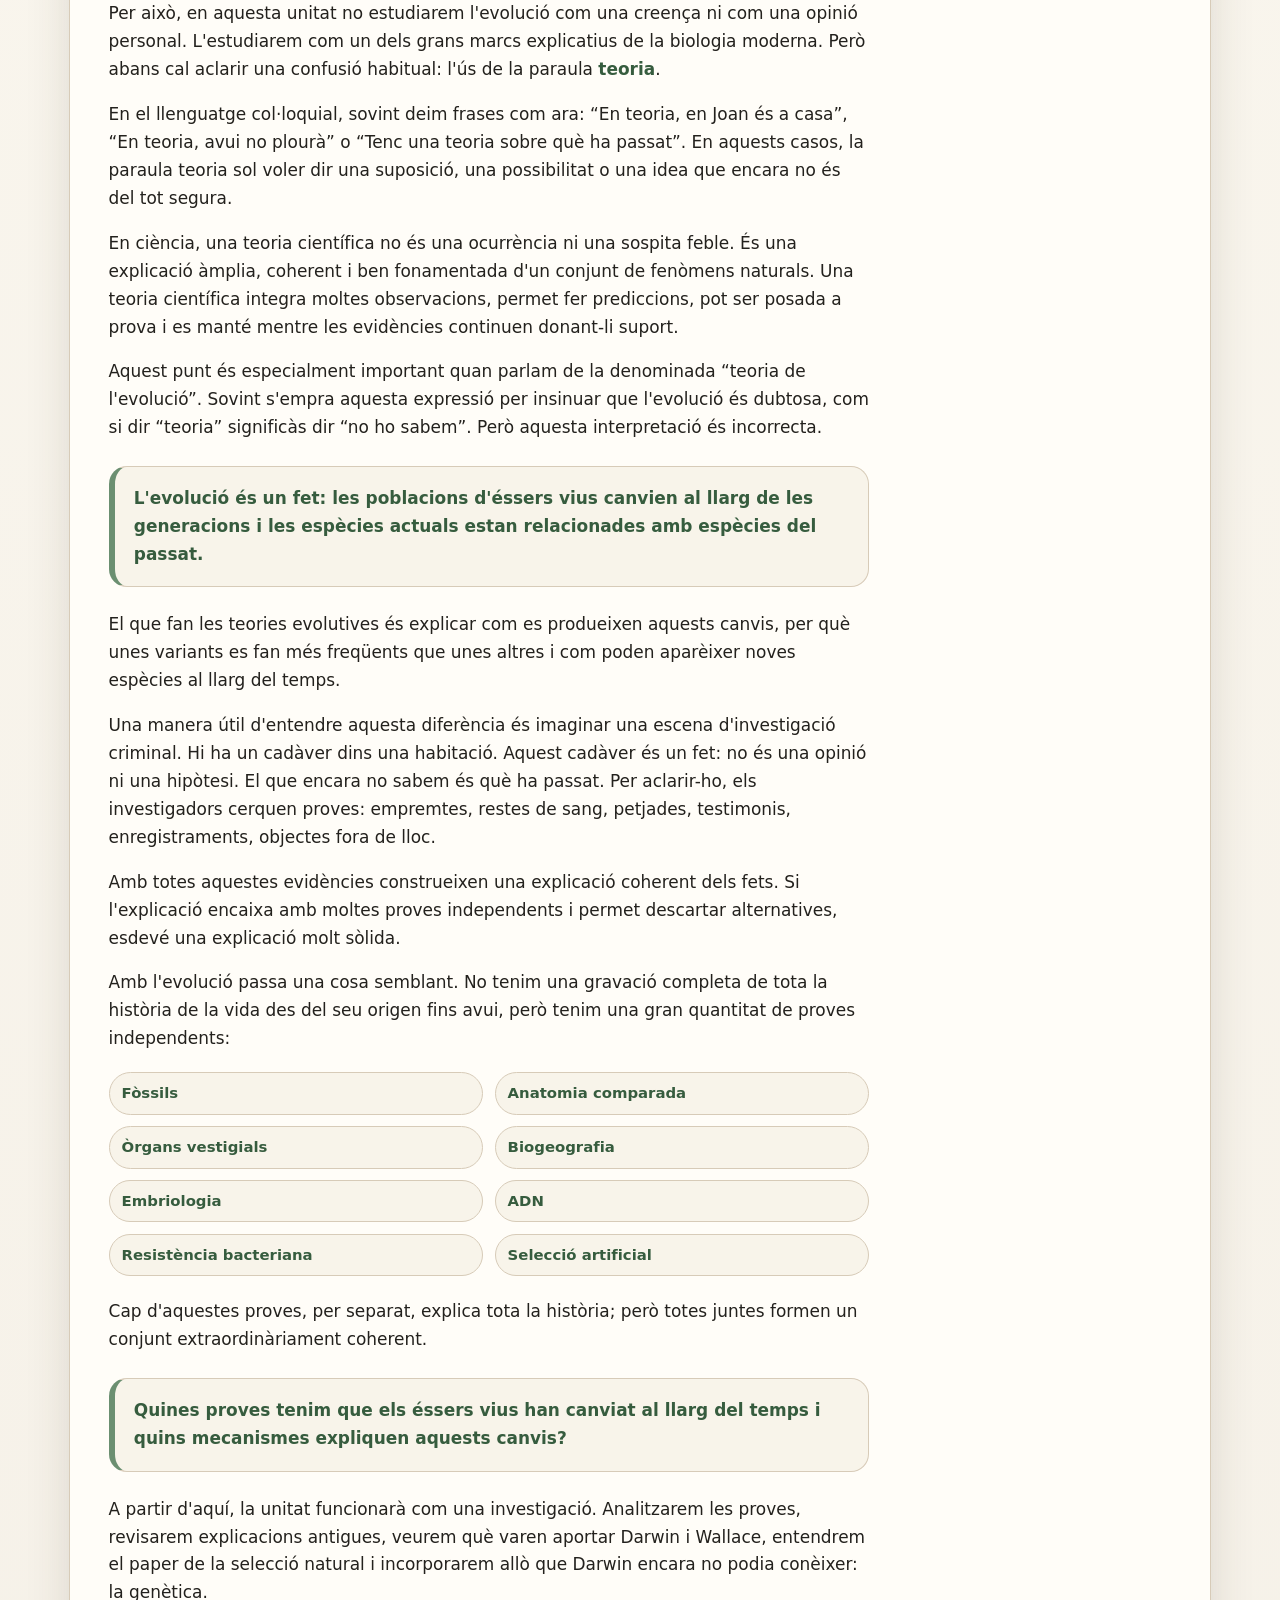
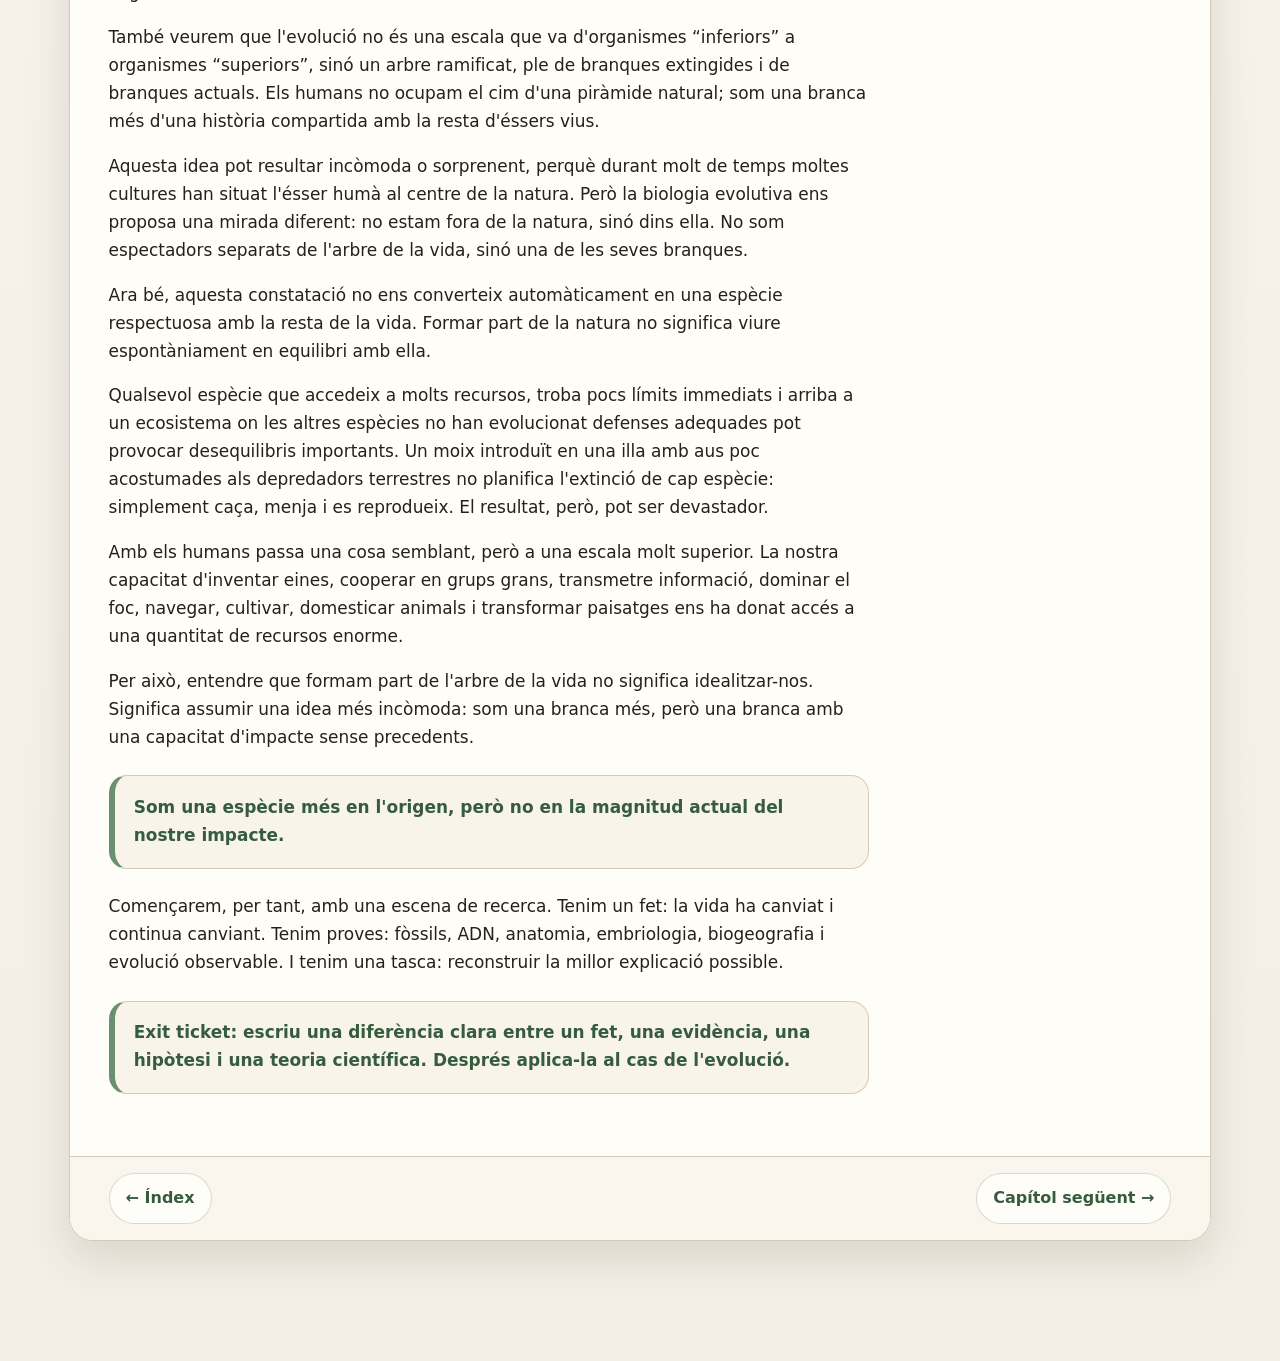
==== commit 4ac00f41: "Add chapter image and caption to introduction" ====
--- a/capitol-00-introduccio.html
+++ b/capitol-00-introduccio.html
@@ -39,7 +39,16 @@
           <div class="callout">
             <p>La pregunta de fons és aquesta: per què hi ha tanta diversitat d'éssers vius i per què aquests éssers vius presenten semblances i diferències tan ordenades?</p>
           </div>
-
+          <figure class="chapter-image">
+          <img 
+              src="images/becs.png" 
+              alt="Caps de pinsans amb becs diferents, que il·lustren la variació entre individus d'una població i el canvi al llarg de les generacions"
+            >
+            <figcaption>
+              La variació dins les poblacions és una de les pistes que ens permet entendre que l'evolució no és una idea abstracta: els éssers vius canvien al llarg de les generacions.
+            </figcaption>
+          </figure>
+          
           <p>Durant segles, les societats humanes han intentat respondre aquesta pregunta amb explicacions mítiques, religioses, filosòfiques o científiques. Aquest fet no s'ha de presentar com una oposició simple entre ignorància i coneixement. Els humans sempre han volgut comprendre el món, però no totes les explicacions funcionen igual ni responen al mateix tipus de preguntes.</p>
 
           <p>La ciència es caracteritza perquè intenta explicar els fenòmens naturals mitjançant observacions, proves, hipòtesis contrastables i models que poden ser revisats si apareixen noves evidències.</p>
--- a/estil.css
+++ b/estil.css
@@ -467,3 +467,25 @@
   object-fit: cover;
   display: block;
 }
+.chapter-image {
+  margin: 1.8rem 0;
+  background: #fffdf8;
+  border: 1px solid var(--line);
+  border-radius: 20px;
+  overflow: hidden;
+  box-shadow: 0 10px 28px rgba(60, 48, 34, 0.10);
+}
+
+.chapter-image img {
+  display: block;
+  width: 100%;
+  height: auto;
+}
+
+.chapter-image figcaption {
+  padding: 0.85rem 1rem;
+  font-size: 0.92rem;
+  color: var(--muted);
+  background: #faf6ed;
+  border-top: 1px solid var(--line);
+}
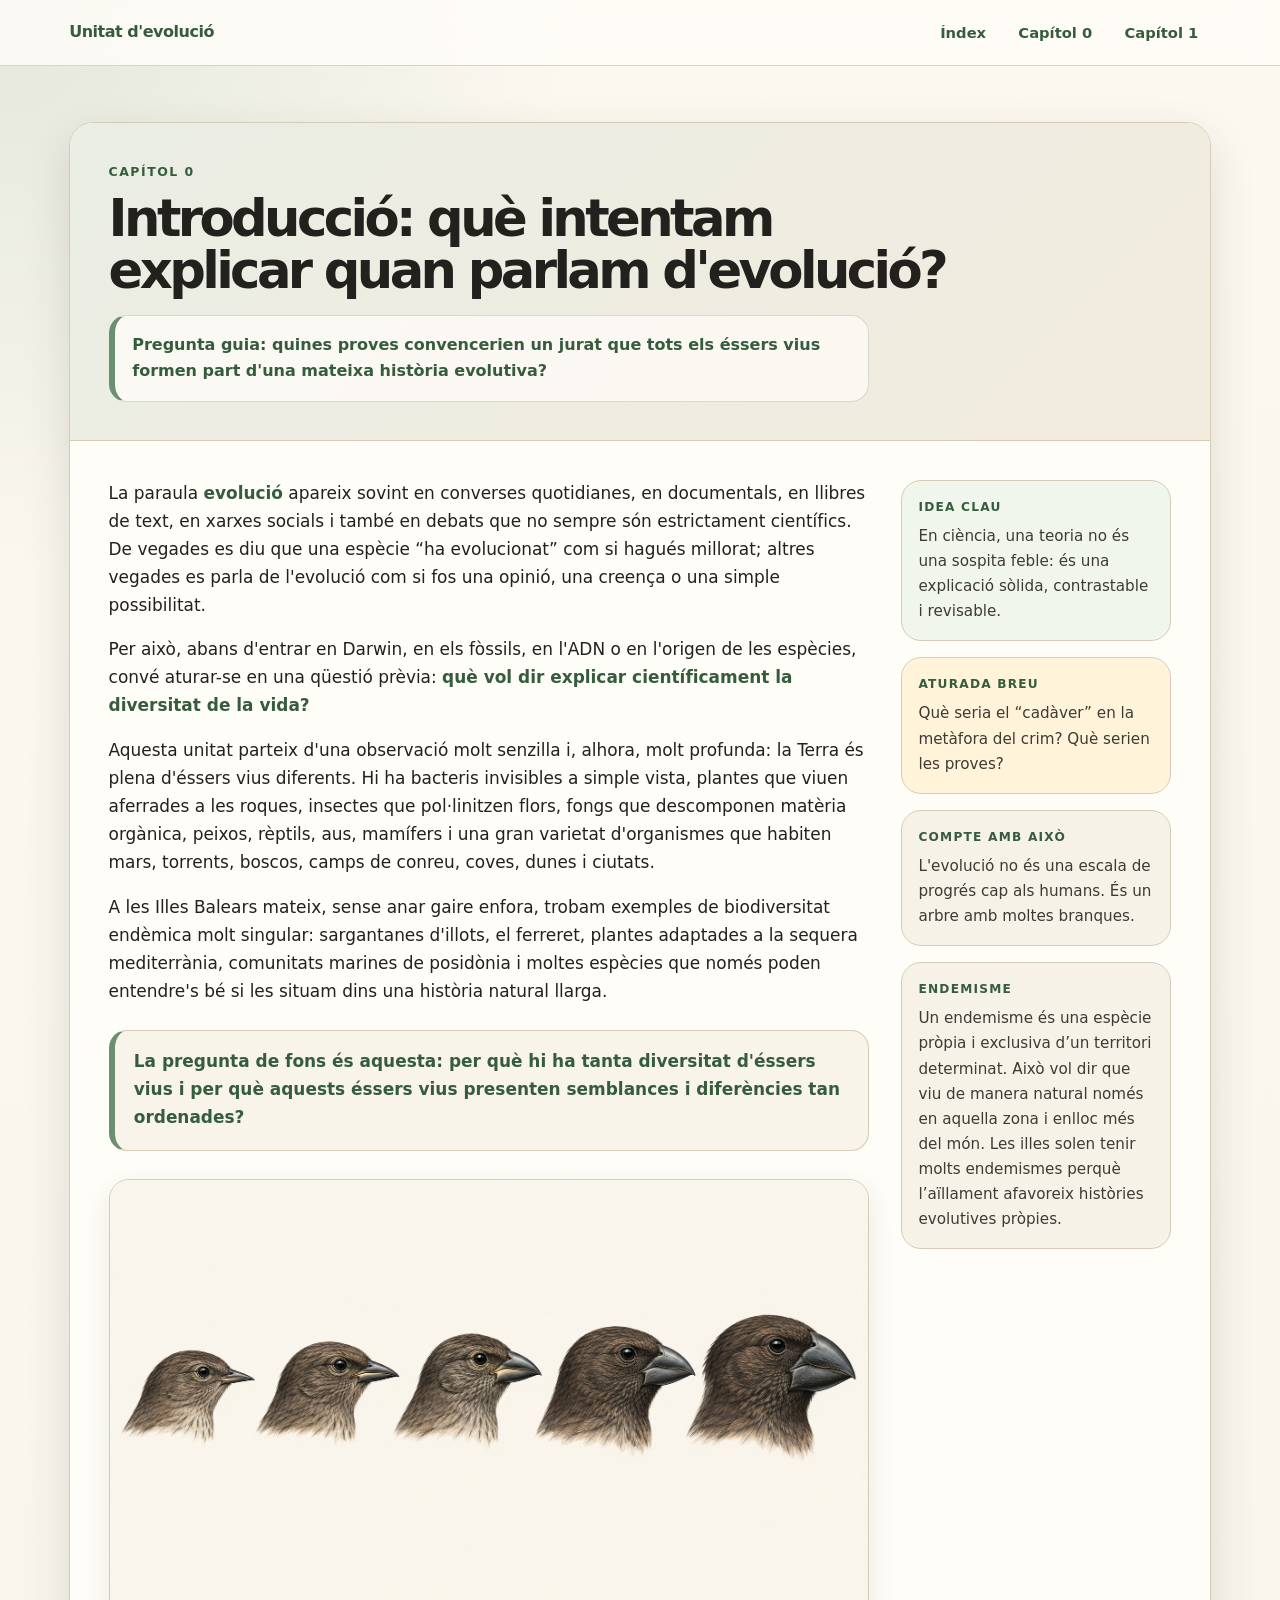
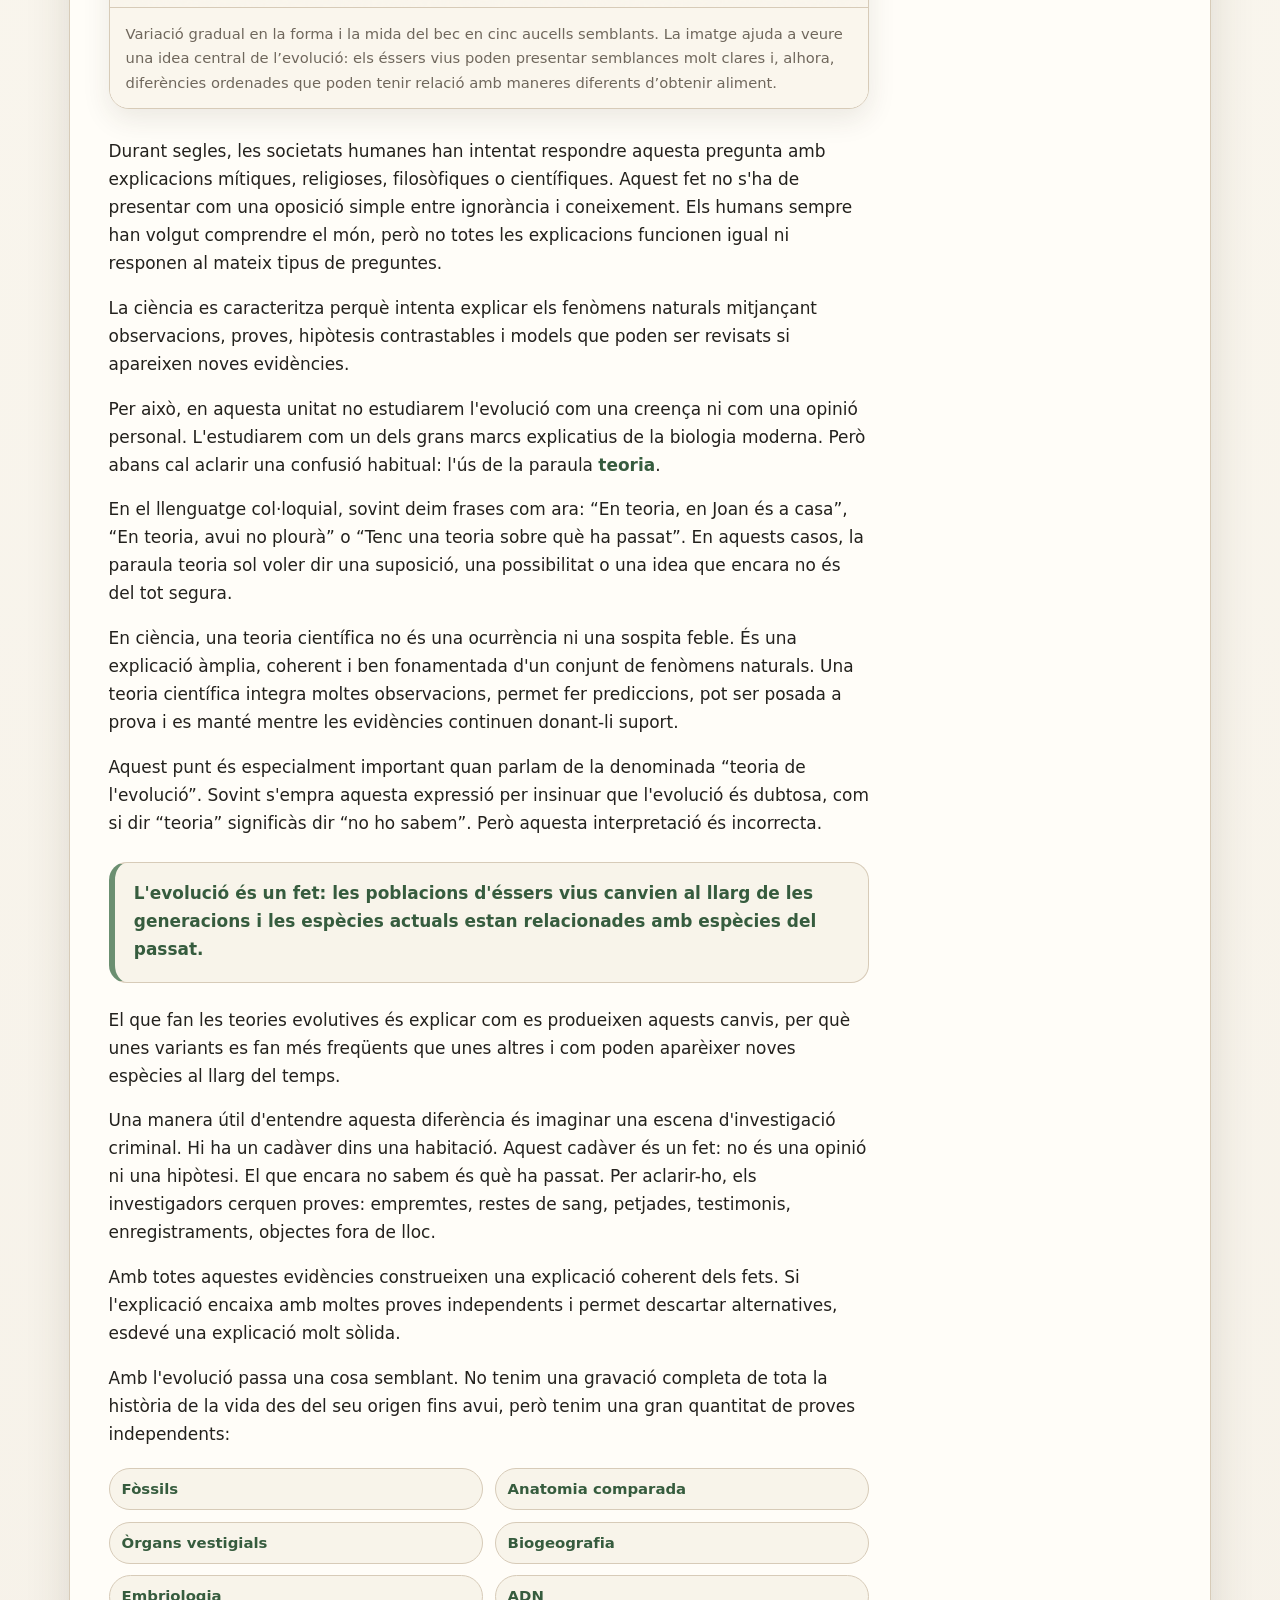
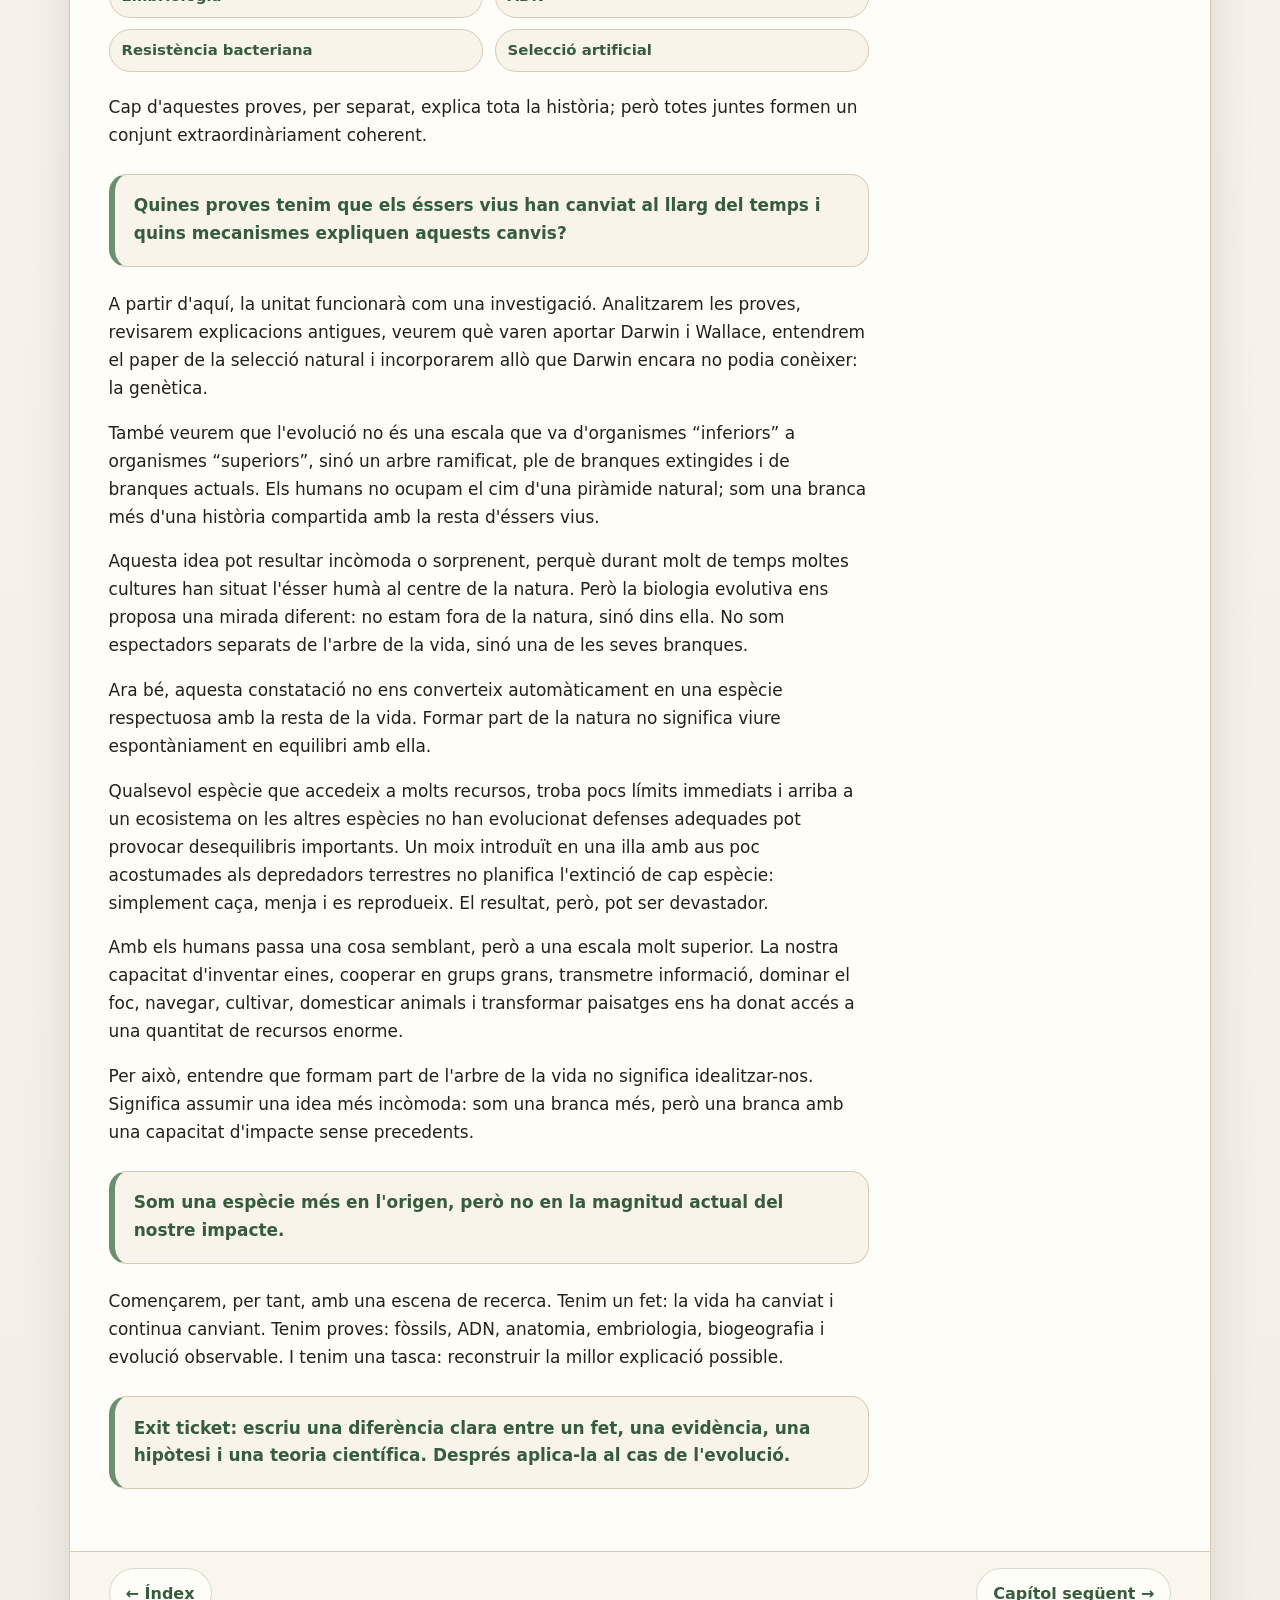
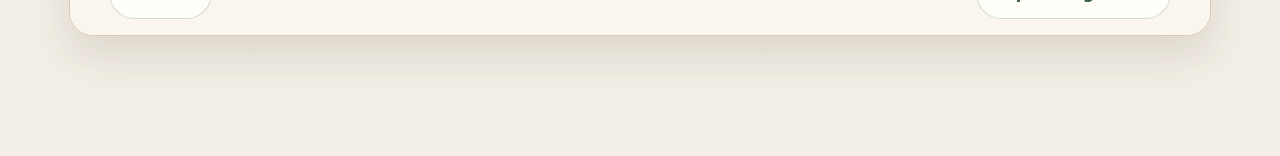
==== commit 23e98da2: "Update figcaption text for clarity on evolution" ====
--- a/capitol-00-introduccio.html
+++ b/capitol-00-introduccio.html
@@ -45,7 +45,7 @@
               alt="Caps de pinsans amb becs diferents, que il·lustren la variació entre individus d'una població i el canvi al llarg de les generacions"
             >
             <figcaption>
-              La variació dins les poblacions és una de les pistes que ens permet entendre que l'evolució no és una idea abstracta: els éssers vius canvien al llarg de les generacions.
+              Variació gradual en la forma i la mida del bec en cinc aucells semblants. La imatge ajuda a veure una idea central de l’evolució: els éssers vius poden presentar semblances molt clares i, alhora, diferències ordenades que poden tenir relació amb maneres diferents d’obtenir aliment.
             </figcaption>
           </figure>
           
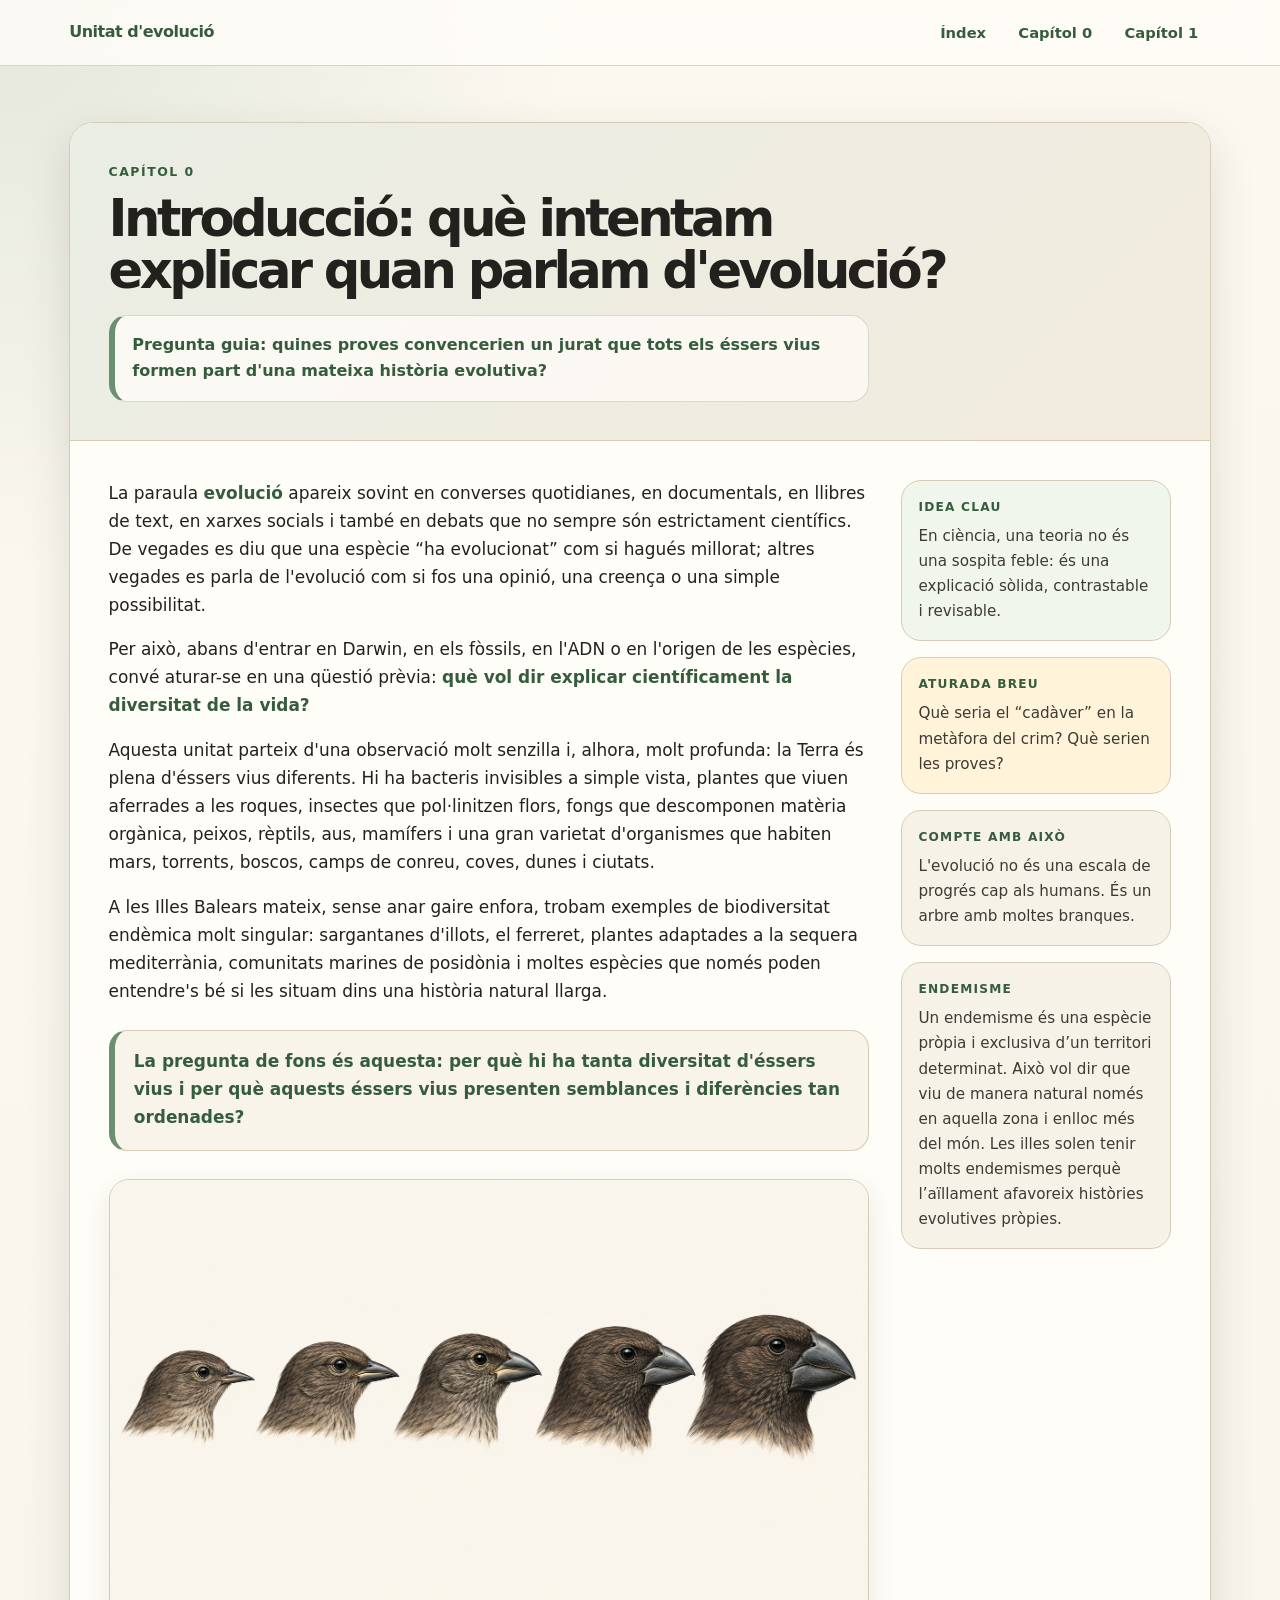
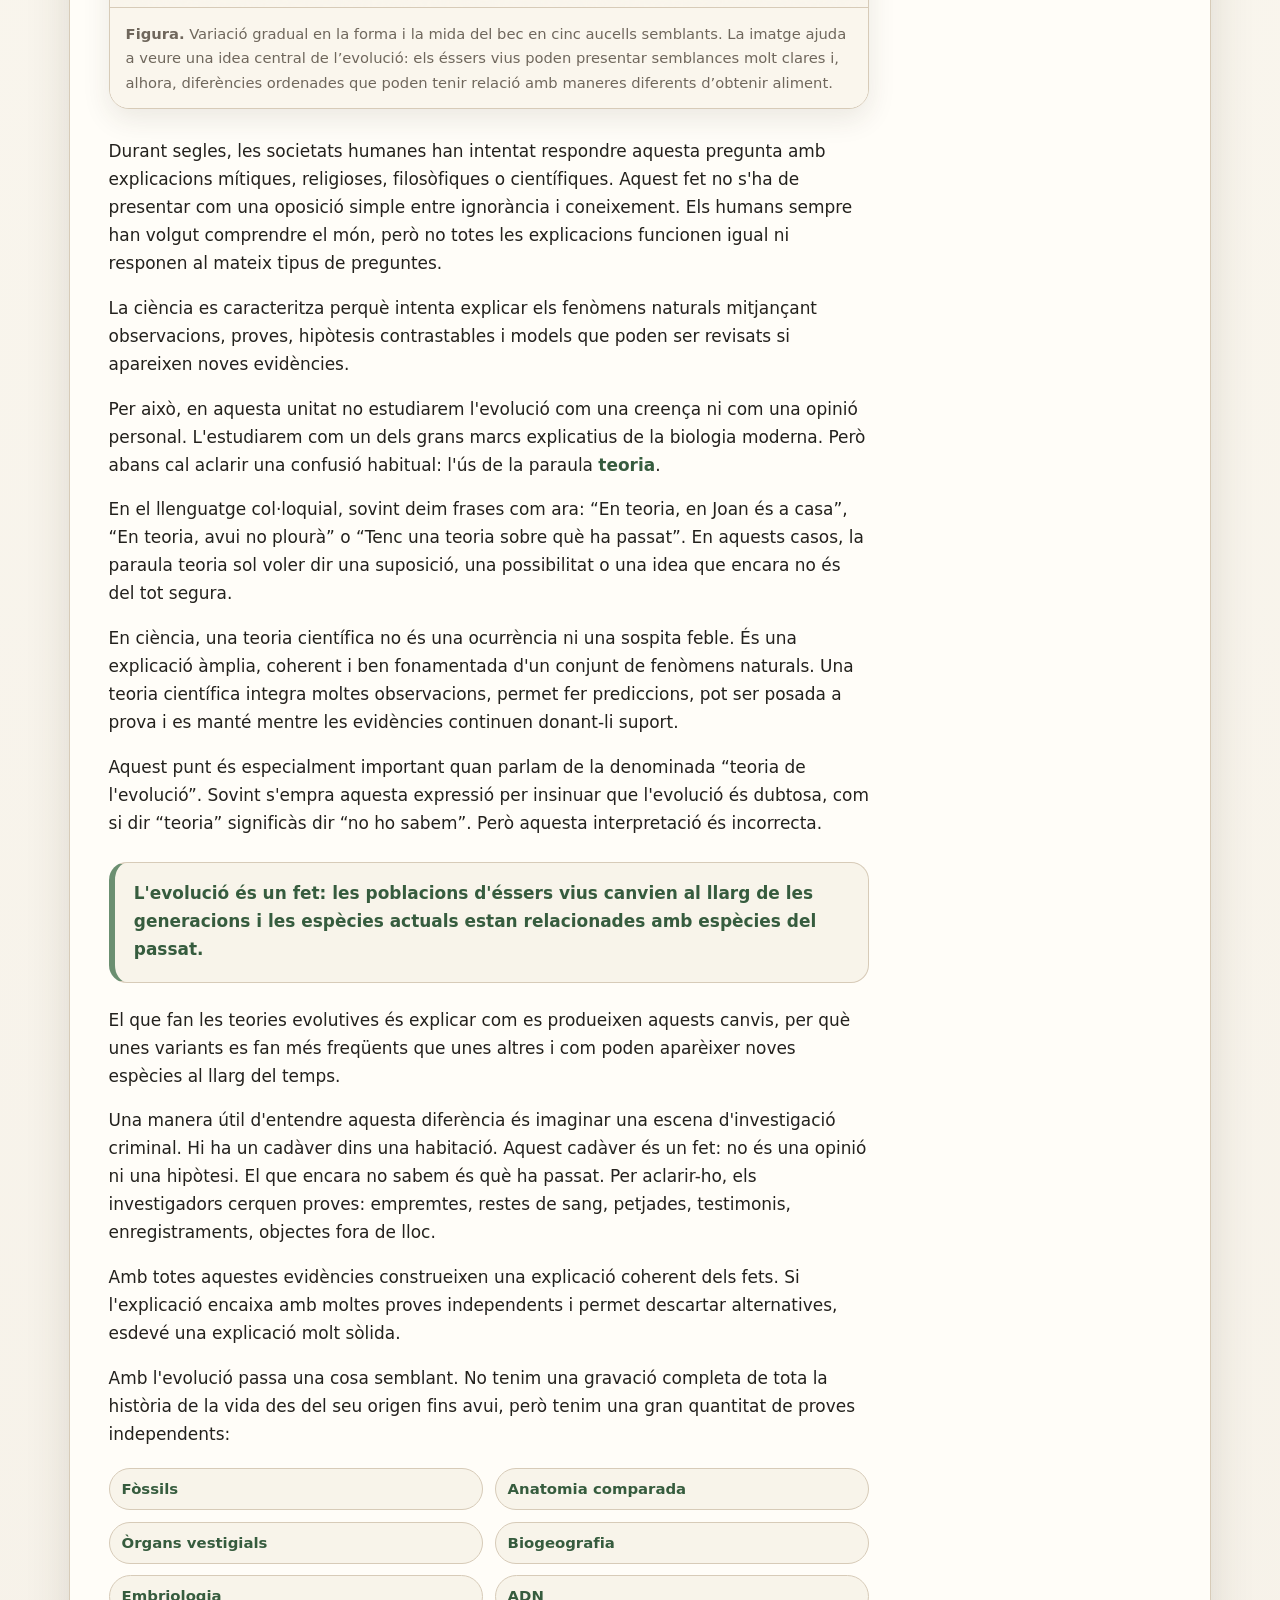
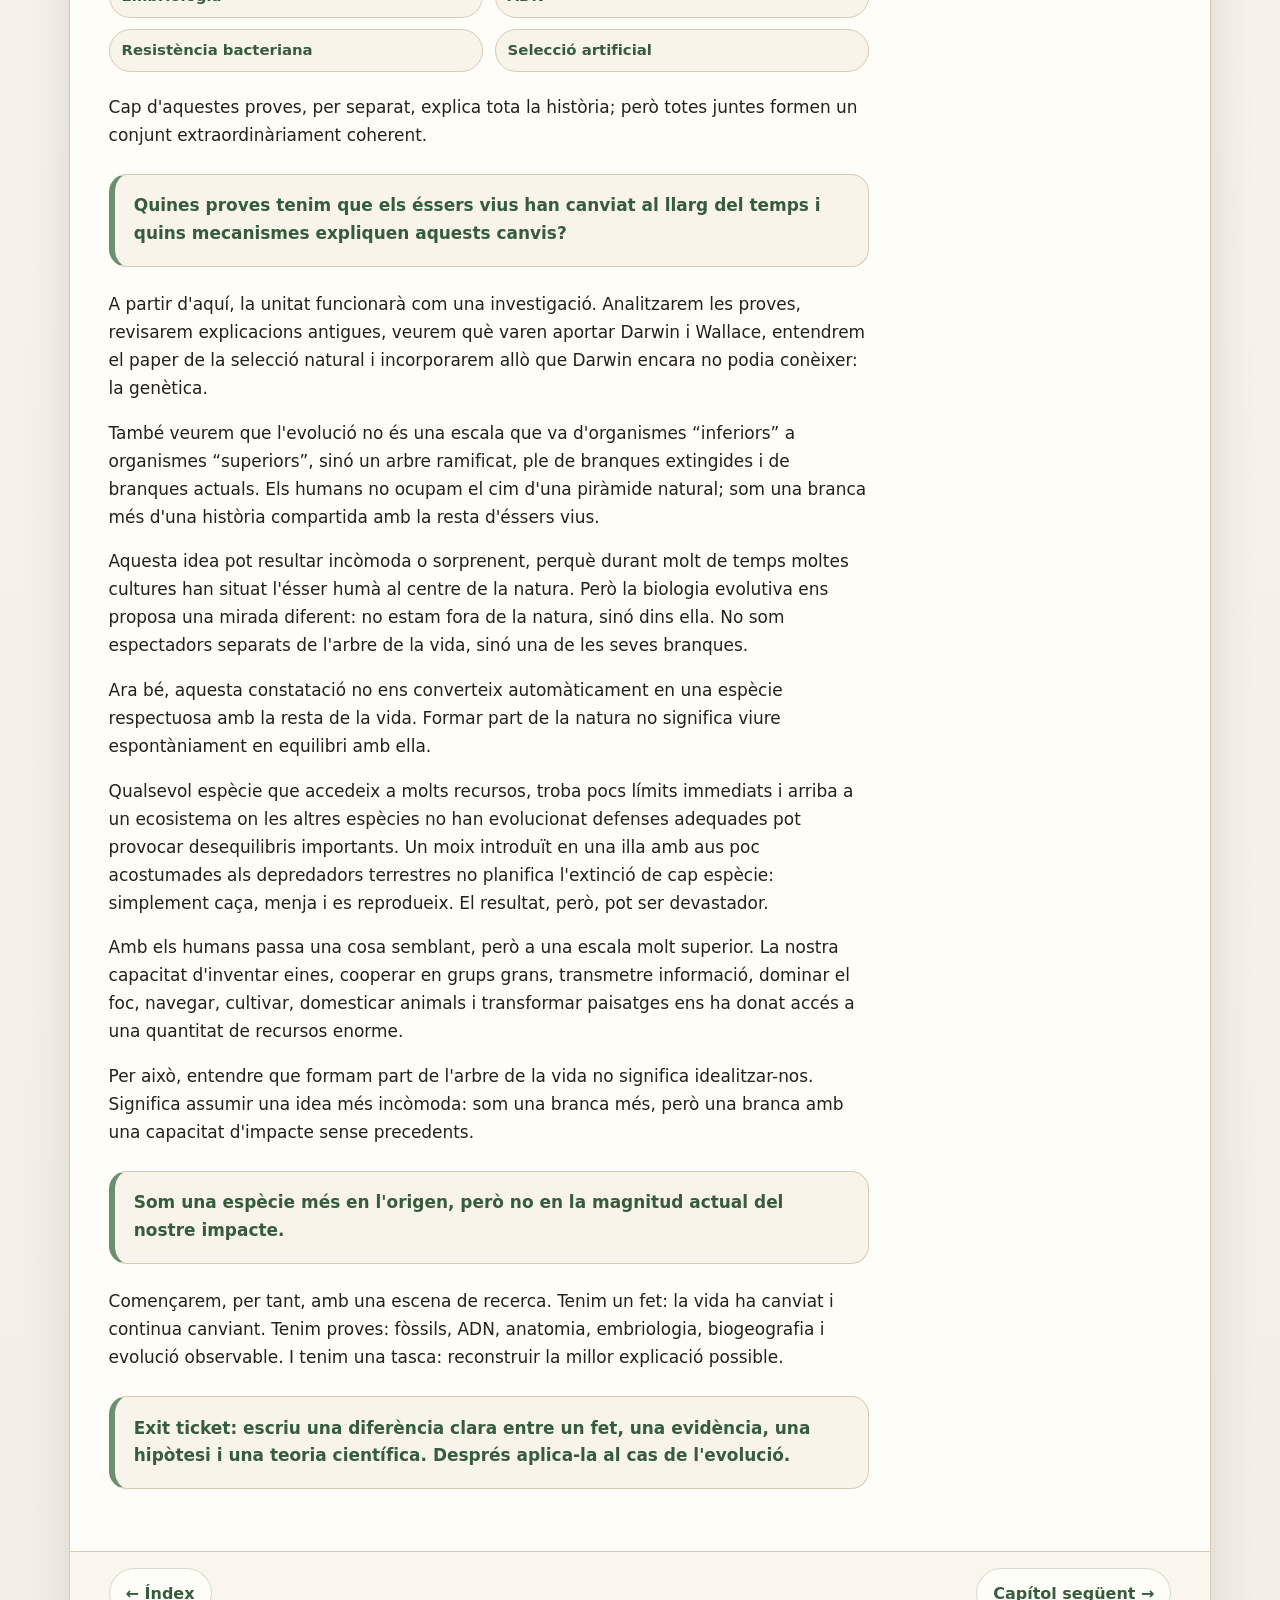
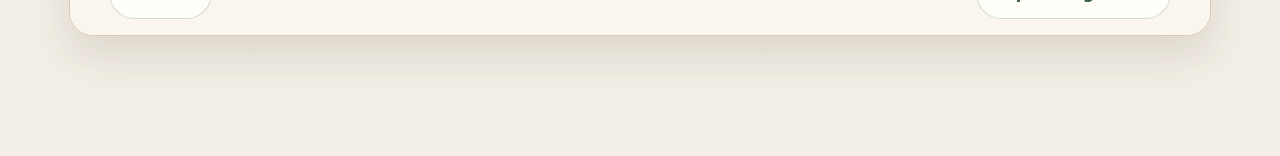
==== commit 63408f5a: "Add bold tag to figure caption for emphasis" ====
--- a/capitol-00-introduccio.html
+++ b/capitol-00-introduccio.html
@@ -45,7 +45,7 @@
               alt="Caps de pinsans amb becs diferents, que il·lustren la variació entre individus d'una població i el canvi al llarg de les generacions"
             >
             <figcaption>
-              Variació gradual en la forma i la mida del bec en cinc aucells semblants. La imatge ajuda a veure una idea central de l’evolució: els éssers vius poden presentar semblances molt clares i, alhora, diferències ordenades que poden tenir relació amb maneres diferents d’obtenir aliment.
+              <b>Figura.</b> Variació gradual en la forma i la mida del bec en cinc aucells semblants. La imatge ajuda a veure una idea central de l’evolució: els éssers vius poden presentar semblances molt clares i, alhora, diferències ordenades que poden tenir relació amb maneres diferents d’obtenir aliment.
             </figcaption>
           </figure>
           
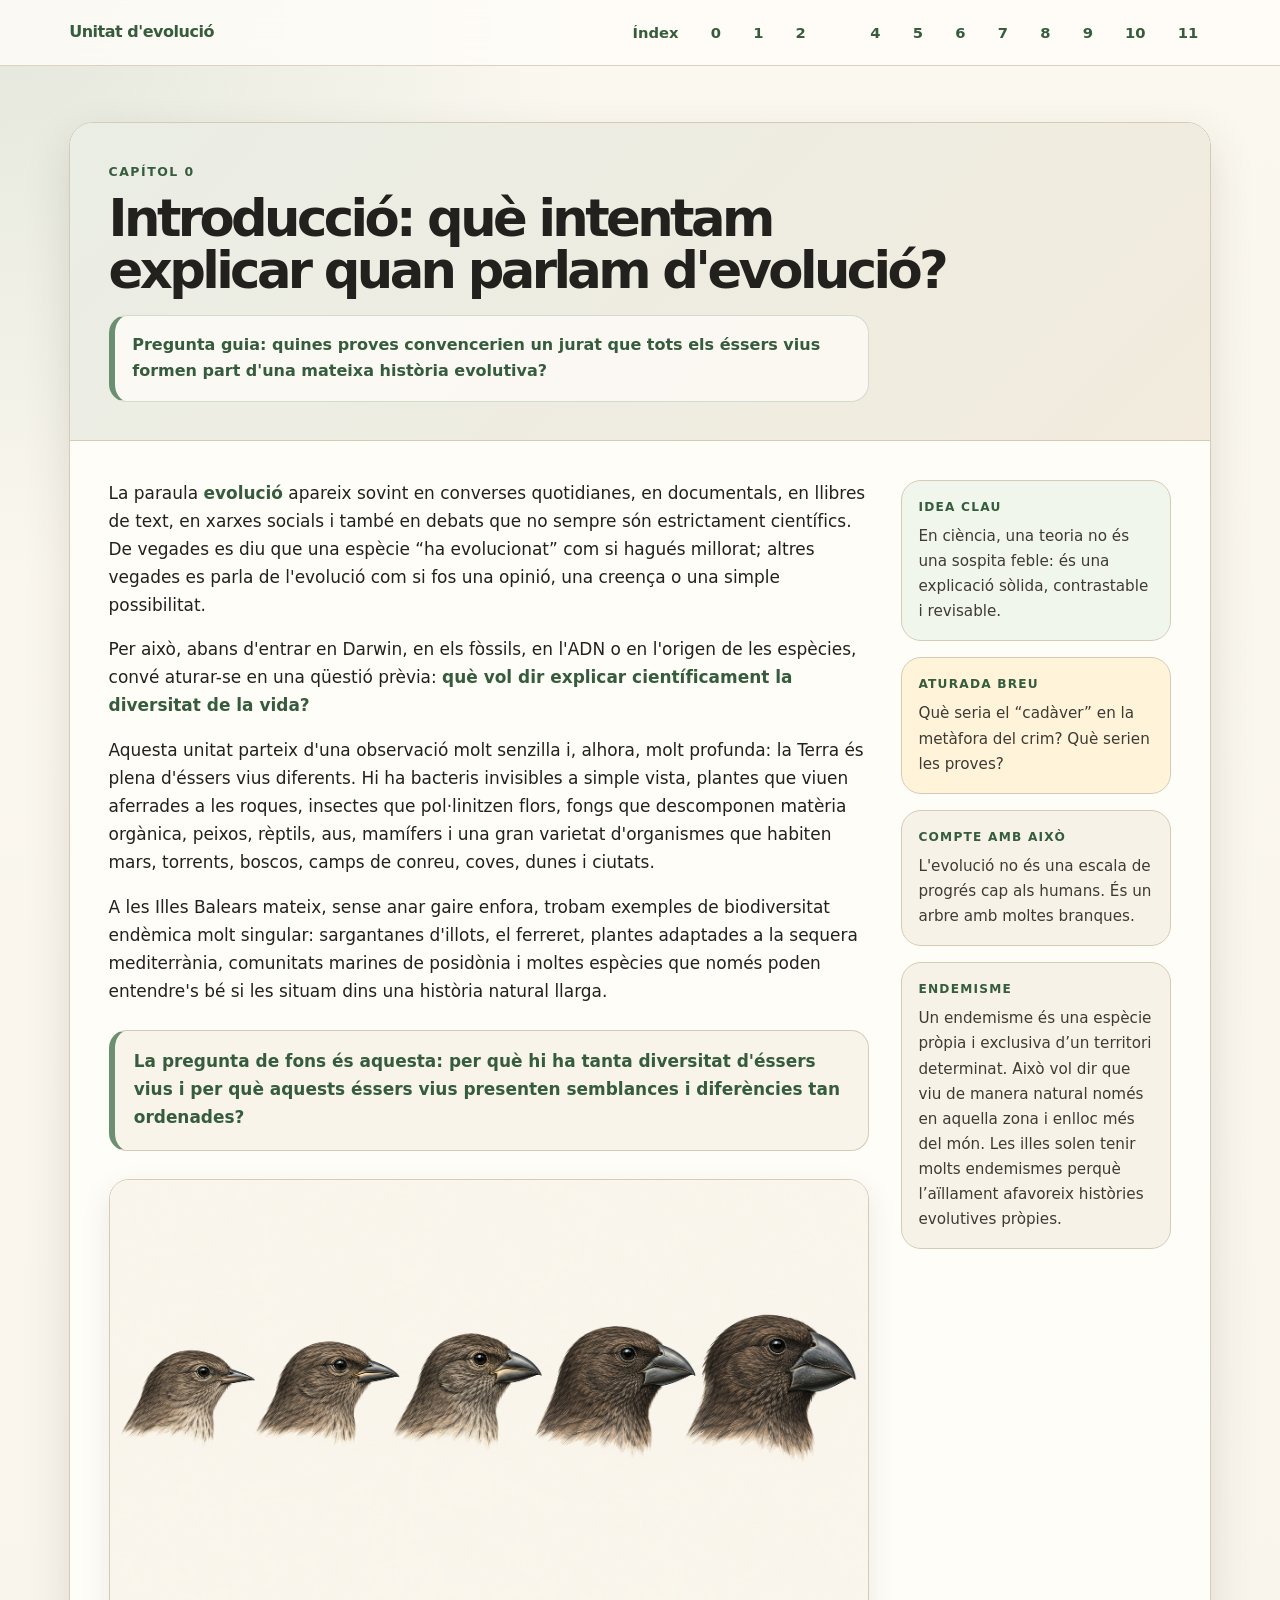
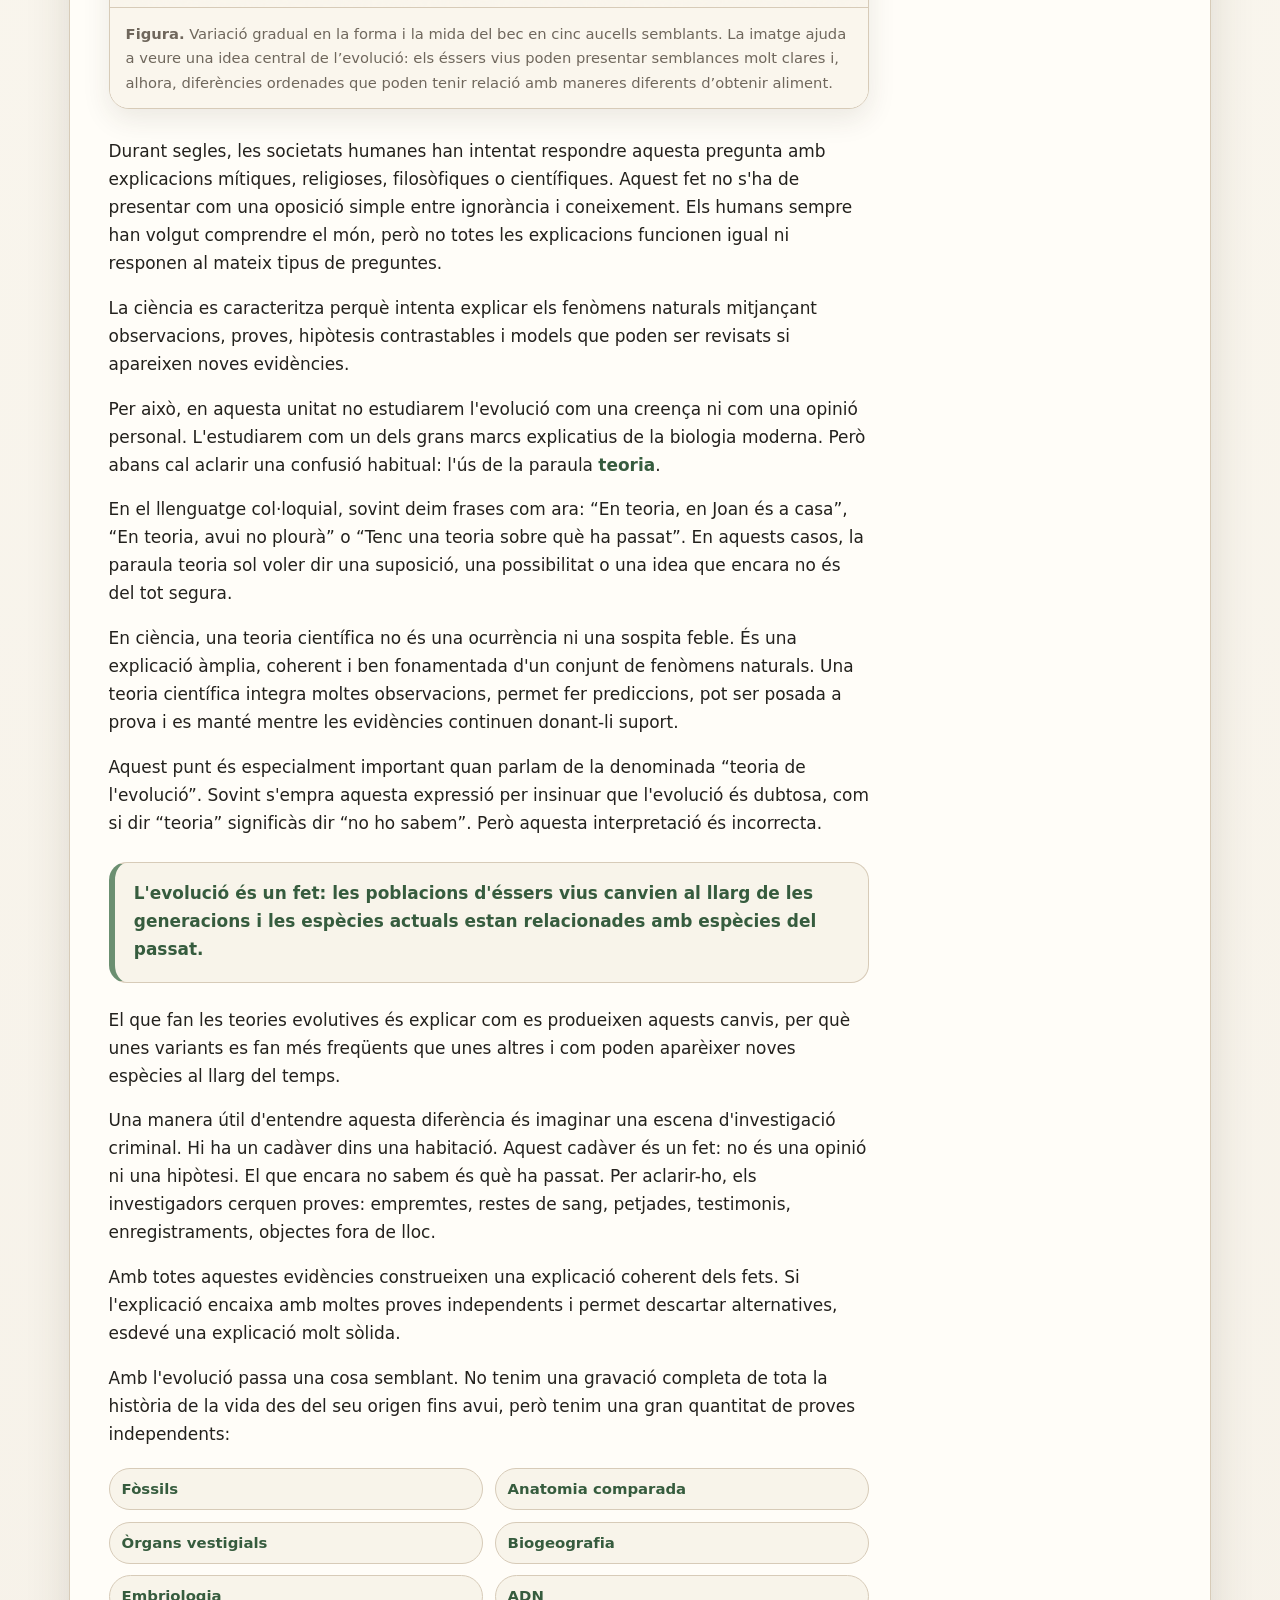
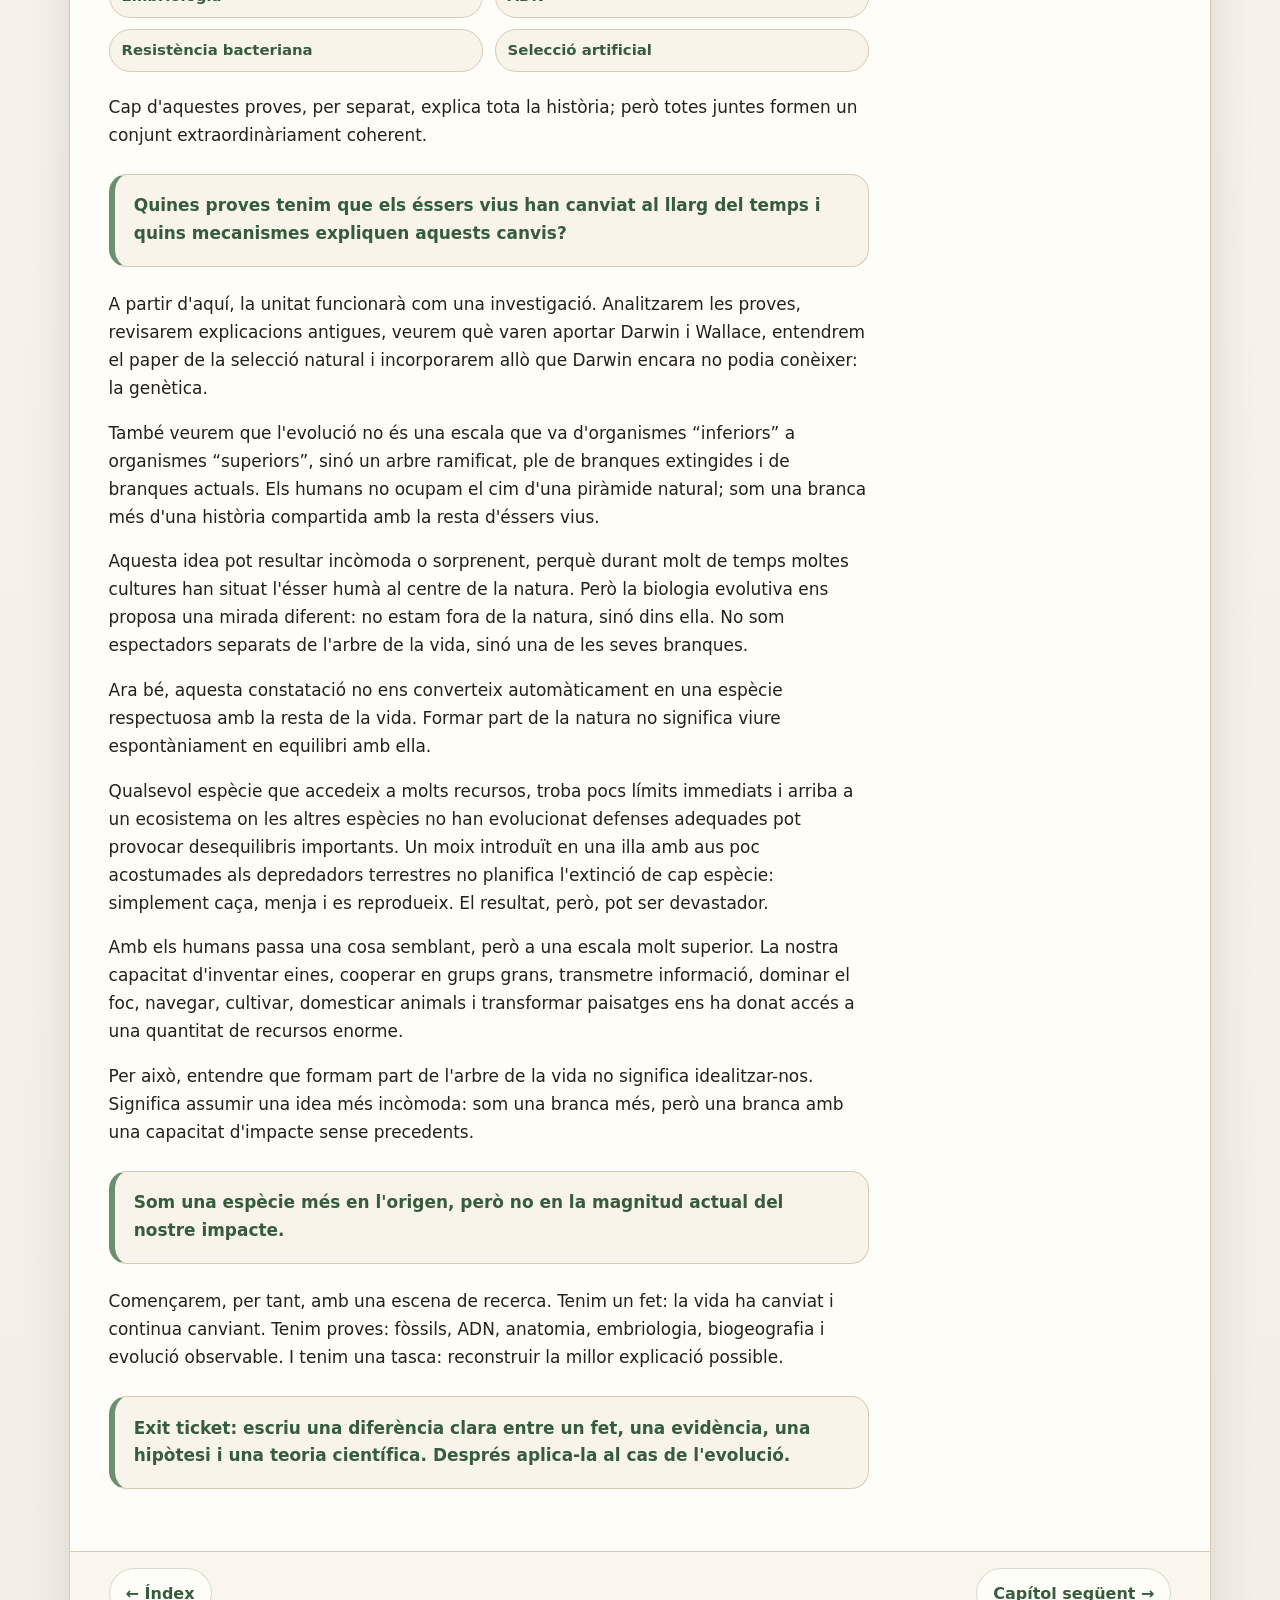
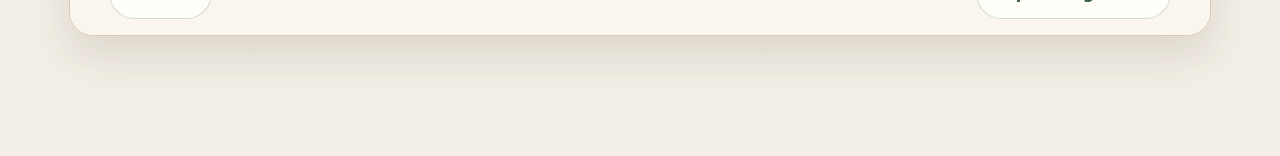
==== commit 0e98aff4: "Update chapter navigation links in HTML" ====
--- a/capitol-00-introduccio.html
+++ b/capitol-00-introduccio.html
@@ -12,8 +12,18 @@
       <div class="brand">Unitat d'evolució</div>
       <nav aria-label="Navegació principal">
         <a href="index.html">Índex</a>
-        <a href="capitol-00-introduccio.html">Capítol 0</a>
-        <a href="capitol-01-fixisme.html">Capítol 1</a>
+        <a href="capitol-00-introduccio.html">0</a>
+        <a href="capitol-01-fixisme.html">1</a>
+        <a href="capitol-02-fossils-temps-profund.html">2</a>
+        <a href="capitol-03-lamarck-transformisme.html"></a>
+        <a href="capitol-04-darwin-wallace.html">4</a>
+        <a href="capitol-05-proves-evolucio.html">5</a>
+        <a href="capitol-06-genetica-evolucio.html">6</a>
+        <a href="capitol-07-origen-especies.html">7</a>
+        <a href="capitol-08-arbre-vida.html">8</a>
+        <a href="capitol-09-evolucio-humana.html">9</a>
+        <a href="capitol-10-malentensos-evolucio.html">10</a>
+        <a href="capitol-11-biodiversitat-responsabilitat.html">11</a>
       </nav>
     </div>
   </header>
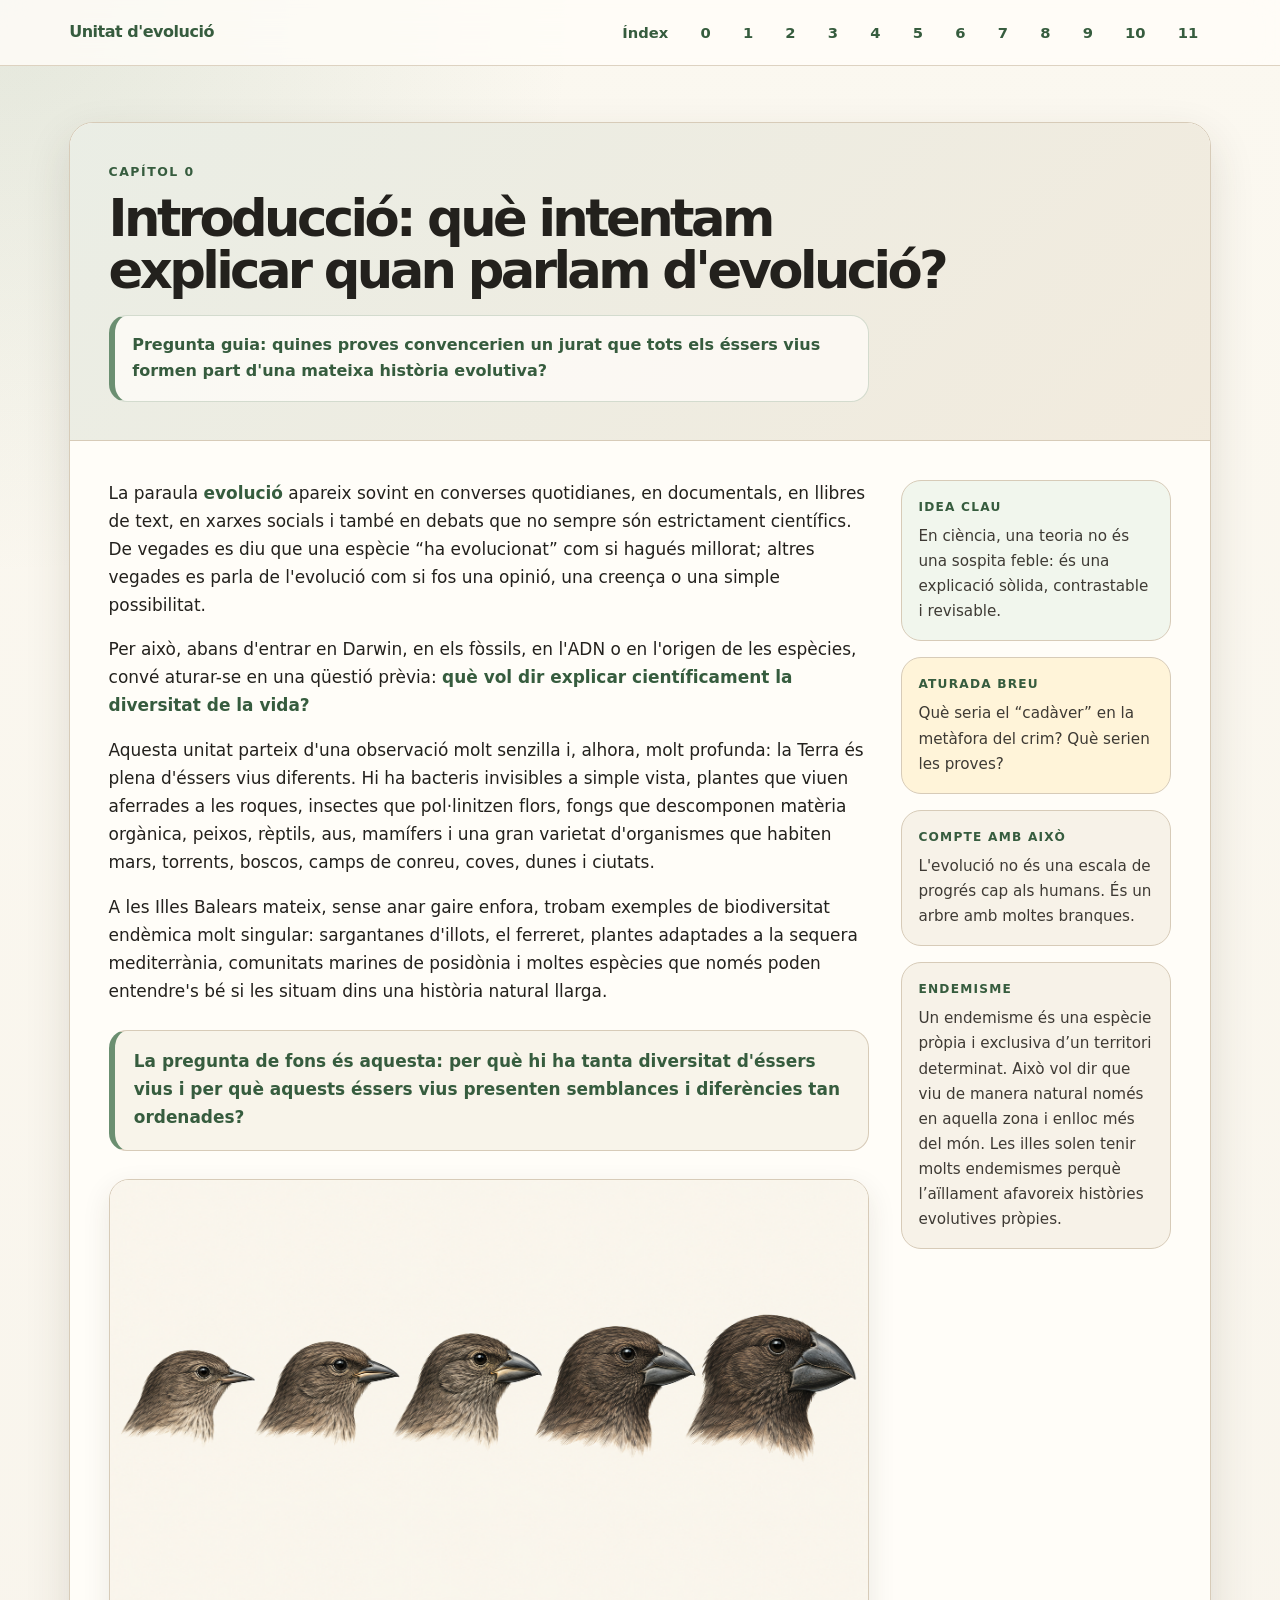
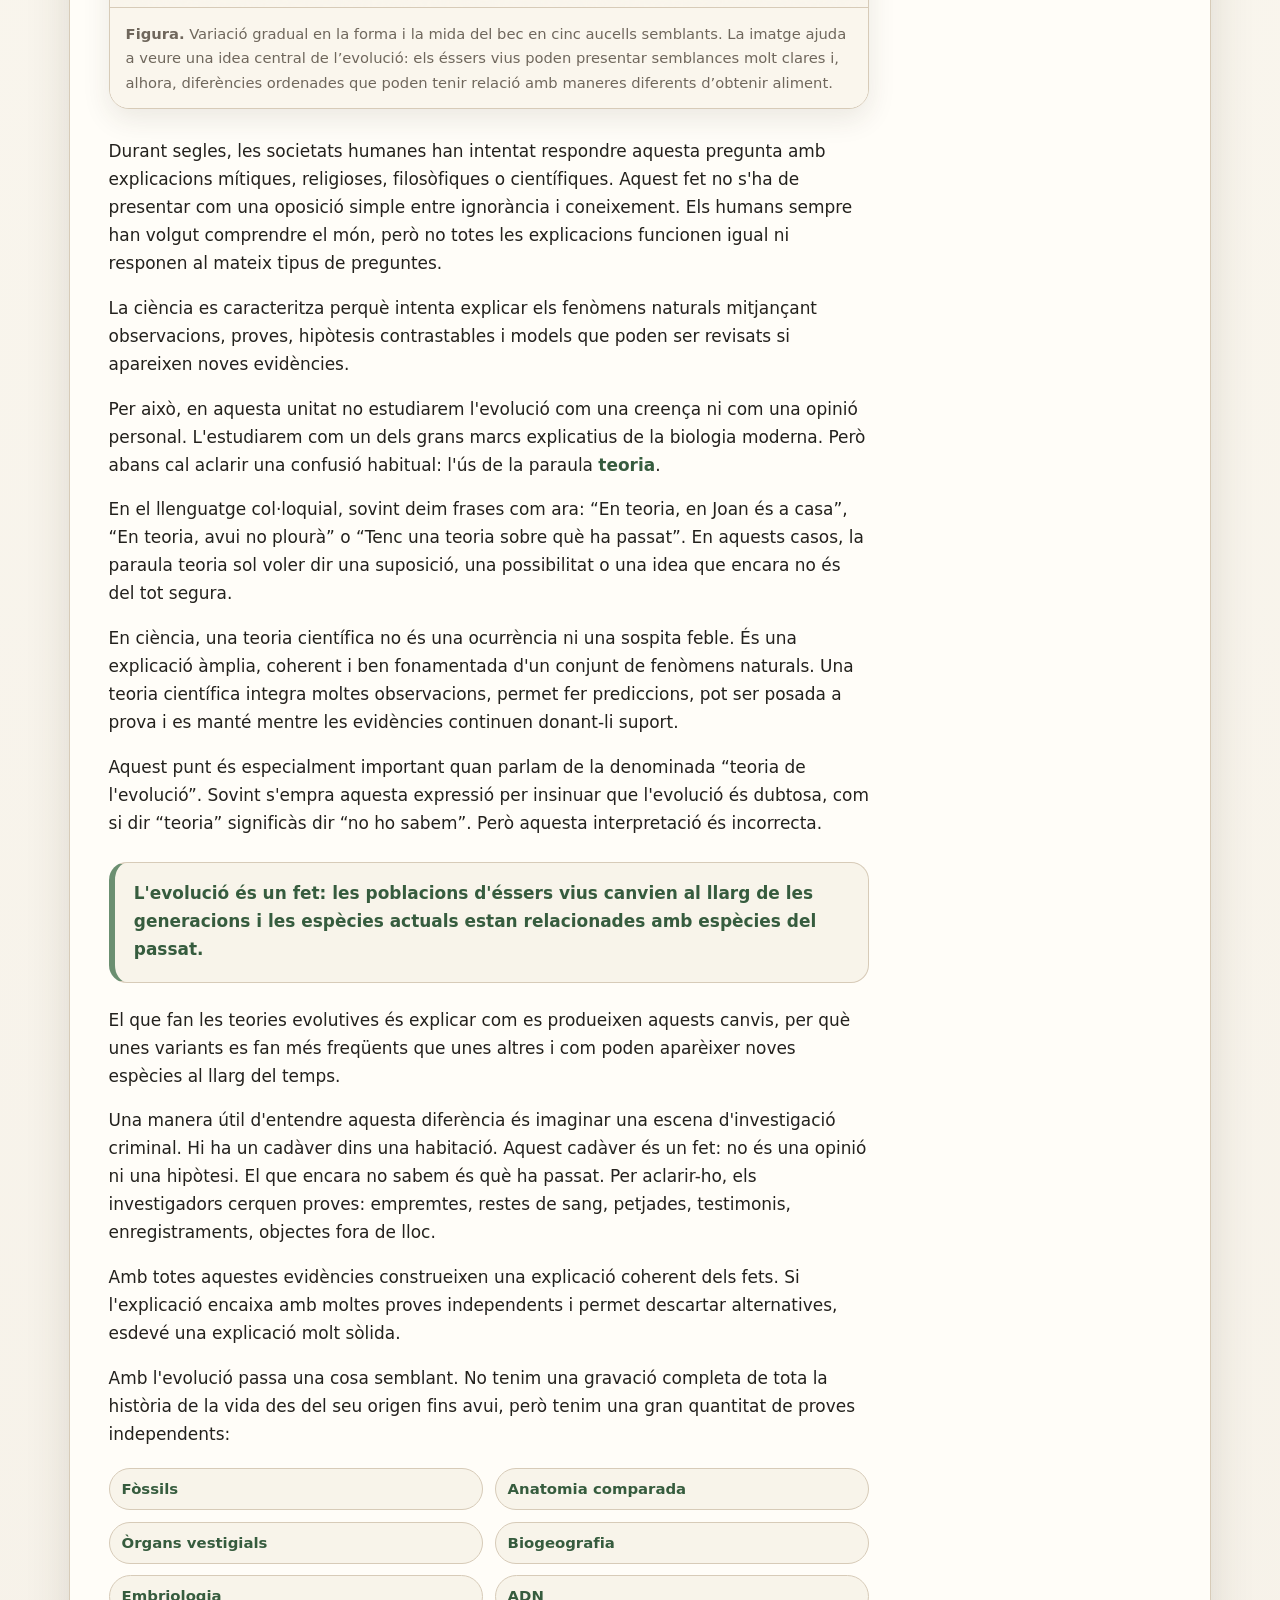
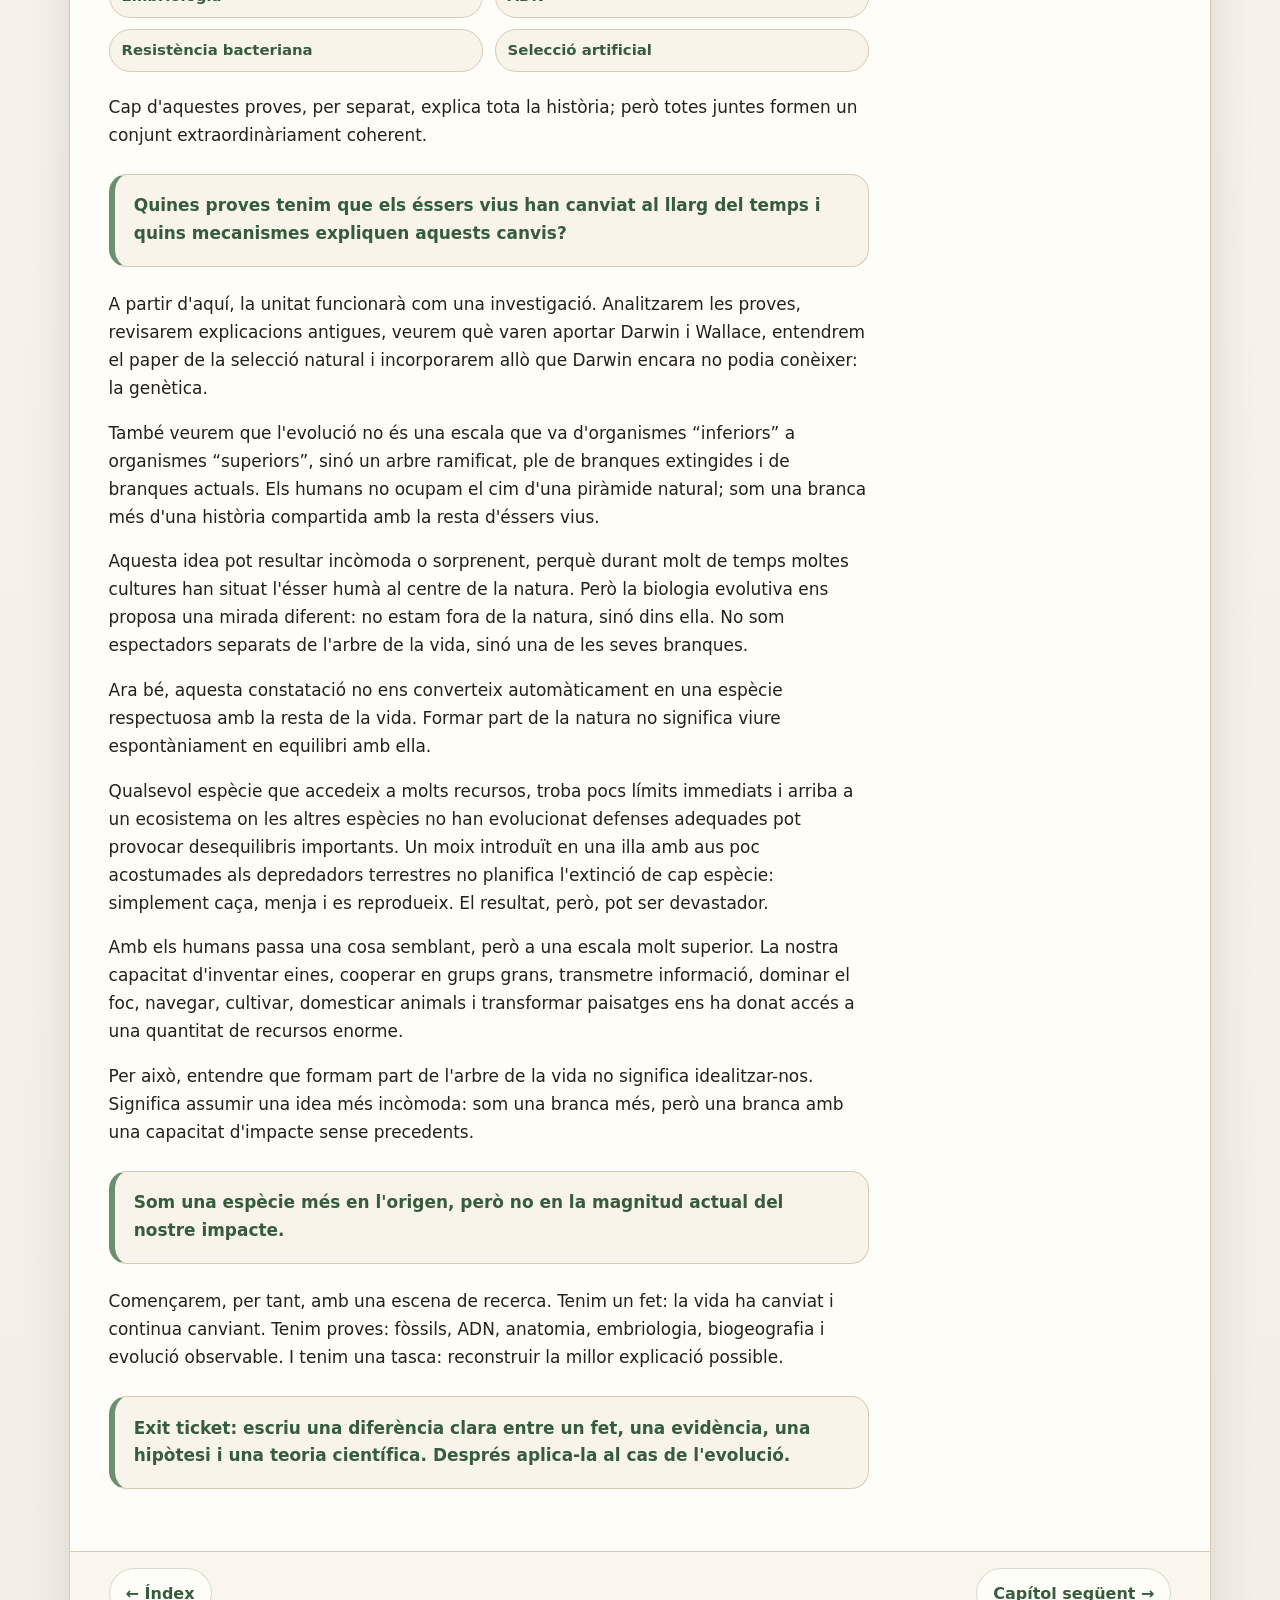
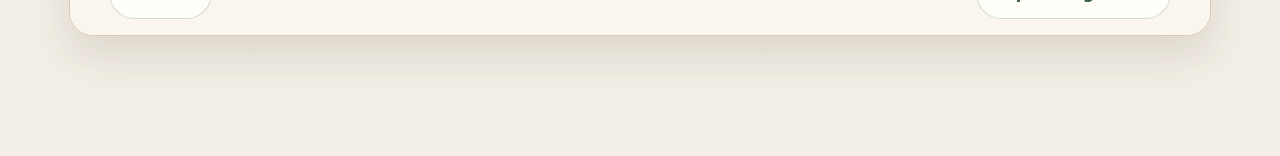
==== commit 450d0c0a: "Update capitol-00-introduccio.html" ====
--- a/capitol-00-introduccio.html
+++ b/capitol-00-introduccio.html
@@ -15,7 +15,7 @@
         <a href="capitol-00-introduccio.html">0</a>
         <a href="capitol-01-fixisme.html">1</a>
         <a href="capitol-02-fossils-temps-profund.html">2</a>
-        <a href="capitol-03-lamarck-transformisme.html"></a>
+        <a href="capitol-03-lamarck-transformisme.html">3</a>
         <a href="capitol-04-darwin-wallace.html">4</a>
         <a href="capitol-05-proves-evolucio.html">5</a>
         <a href="capitol-06-genetica-evolucio.html">6</a>
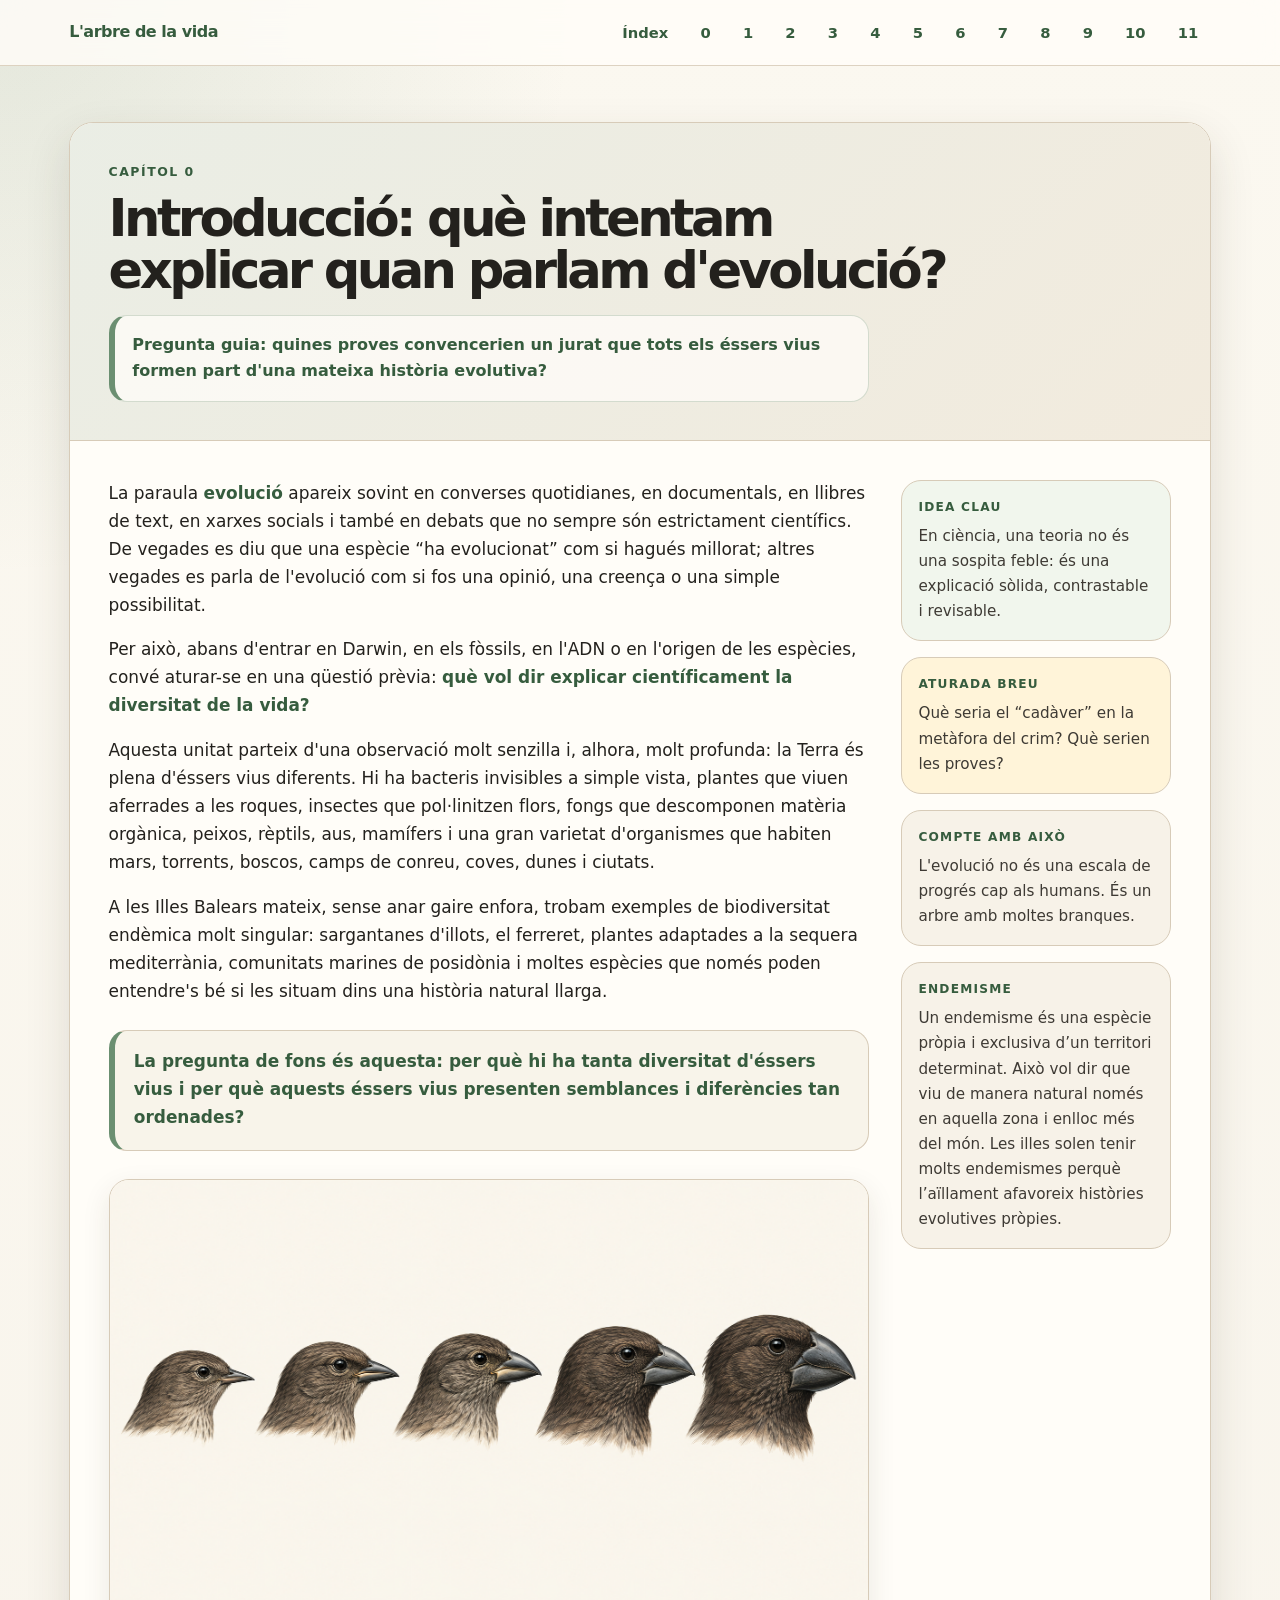
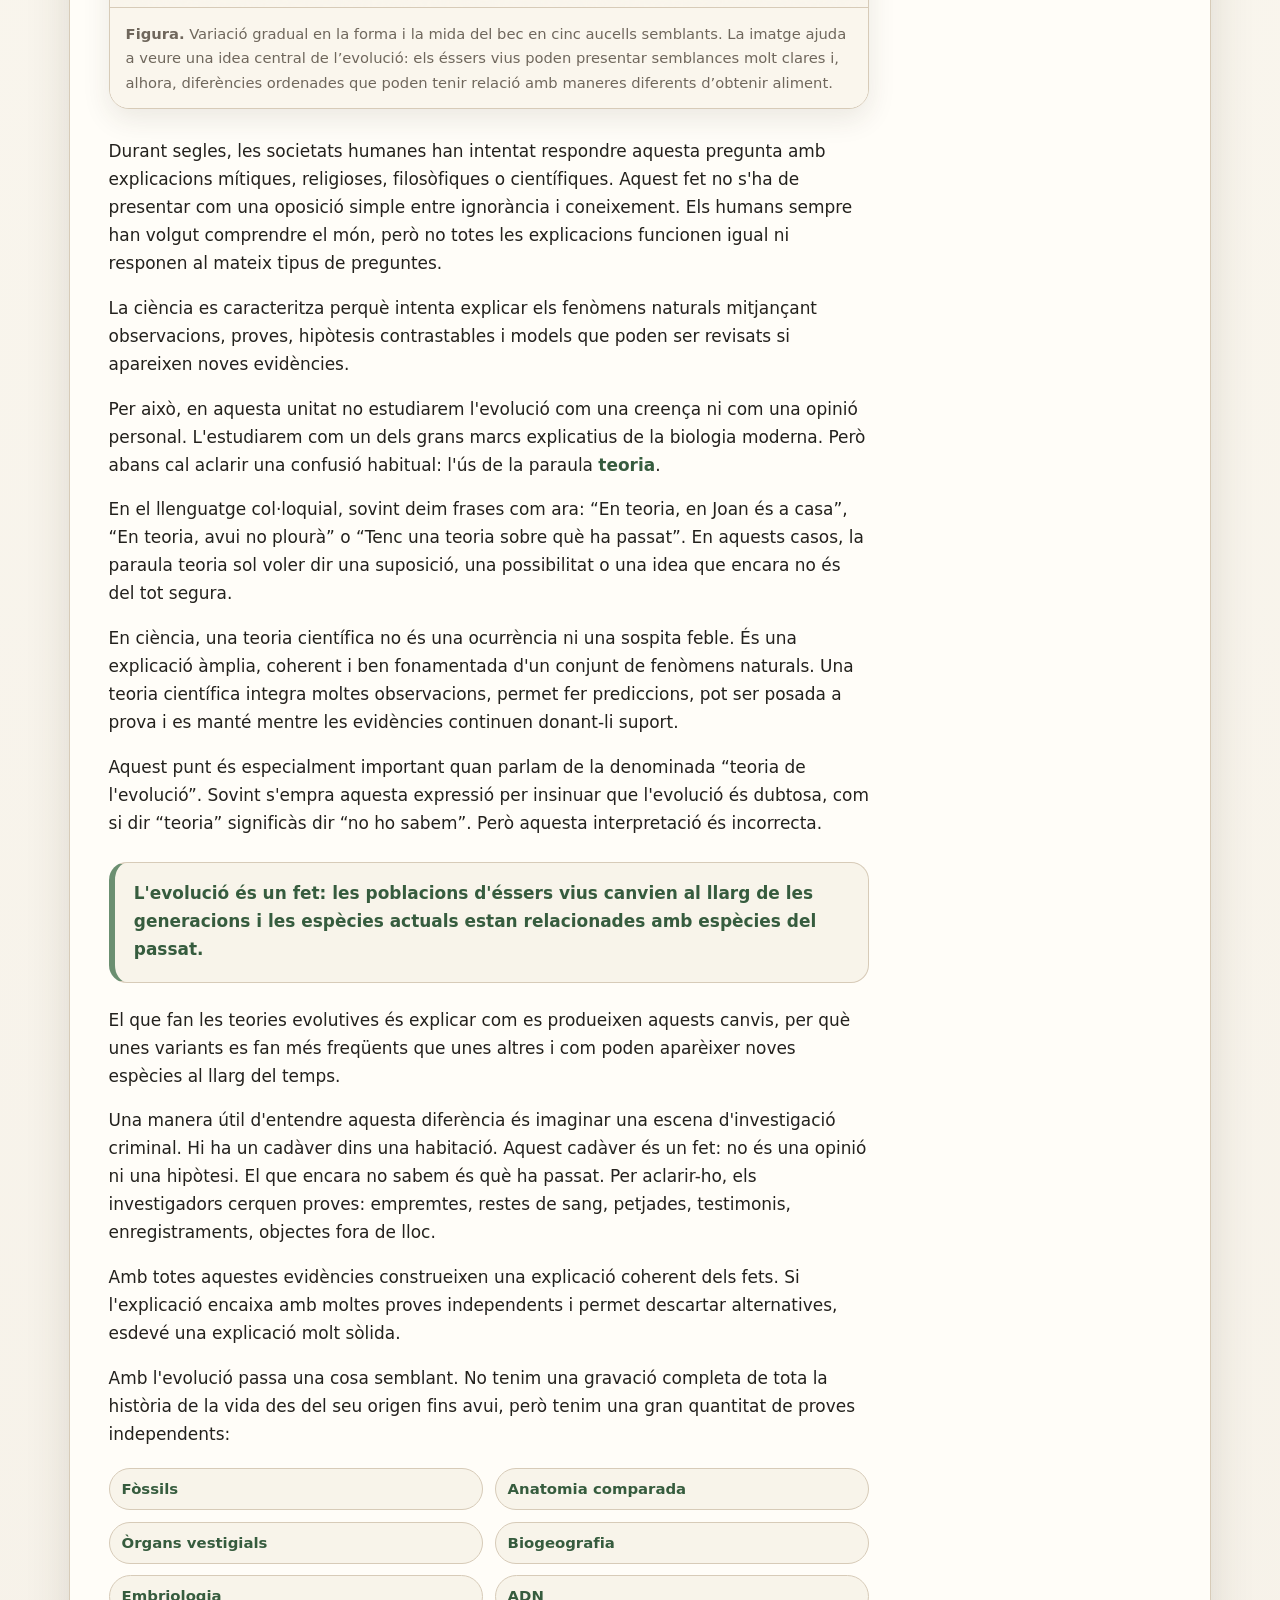
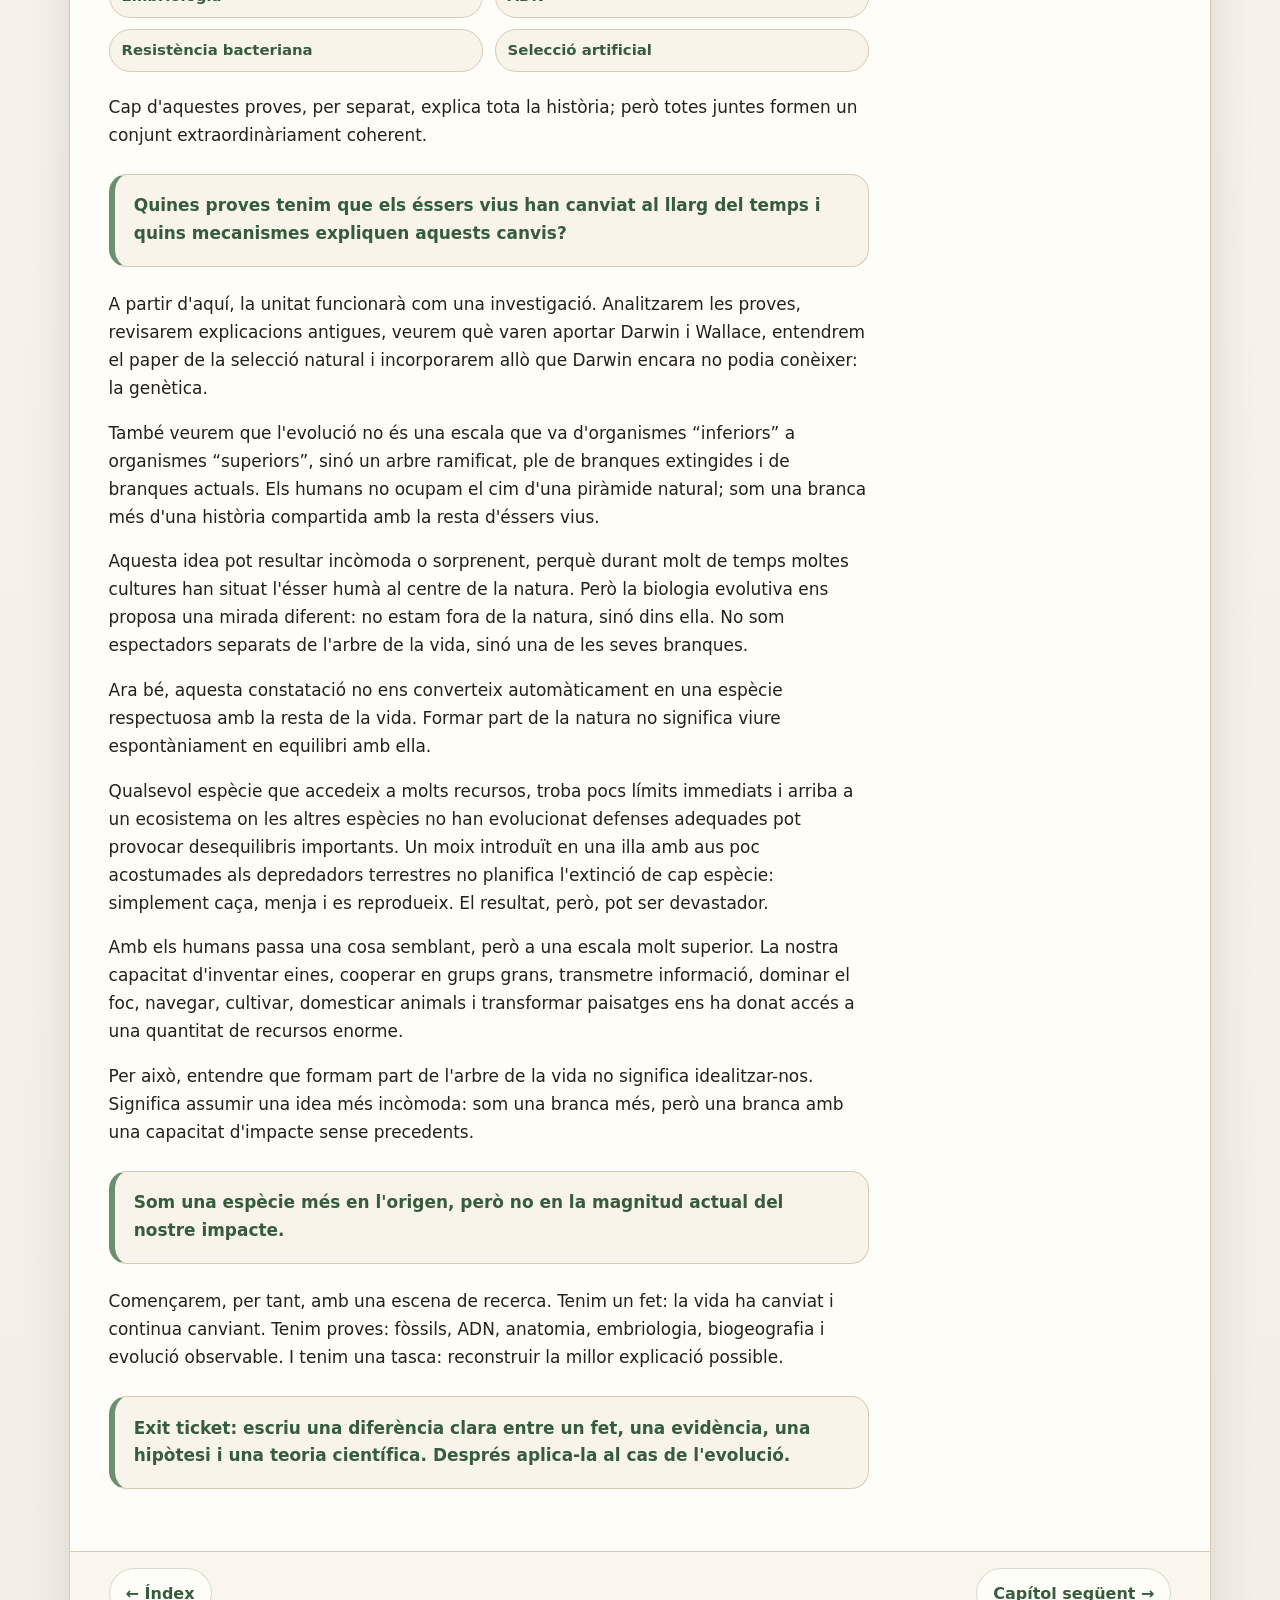
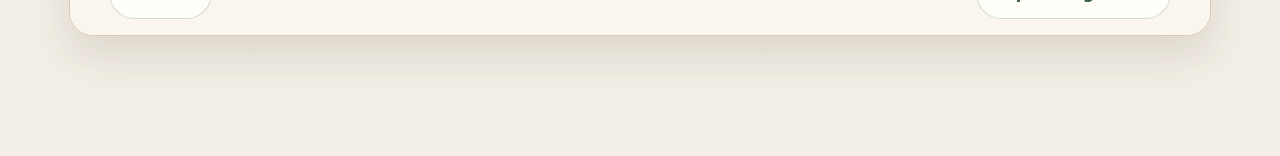
==== commit b5bbba64: "Update capitol-00-introduccio.html" ====
--- a/capitol-00-introduccio.html
+++ b/capitol-00-introduccio.html
@@ -9,7 +9,7 @@
 <body>
   <header class="topbar">
     <div class="topbar-inner">
-      <div class="brand">Unitat d'evolució</div>
+      <div class="brand">L'arbre de la vida</div>
       <nav aria-label="Navegació principal">
         <a href="index.html">Índex</a>
         <a href="capitol-00-introduccio.html">0</a>
